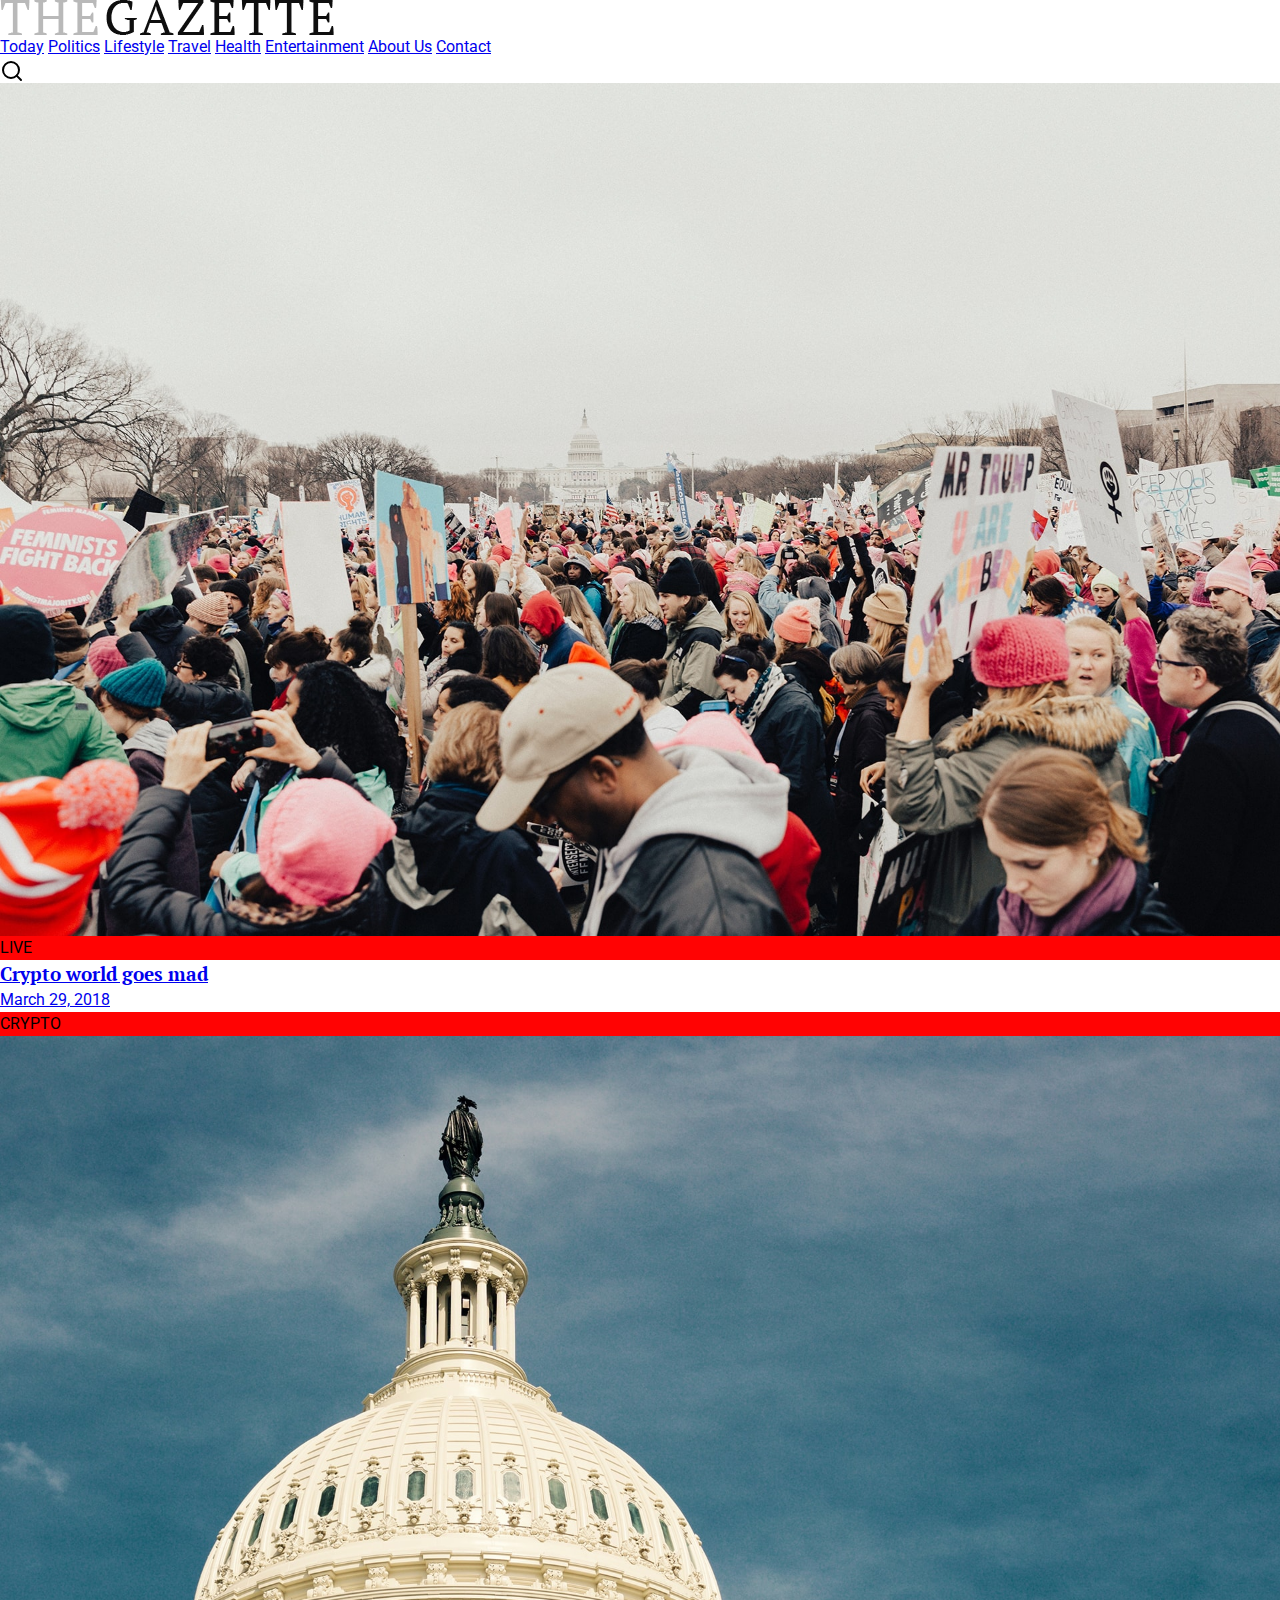
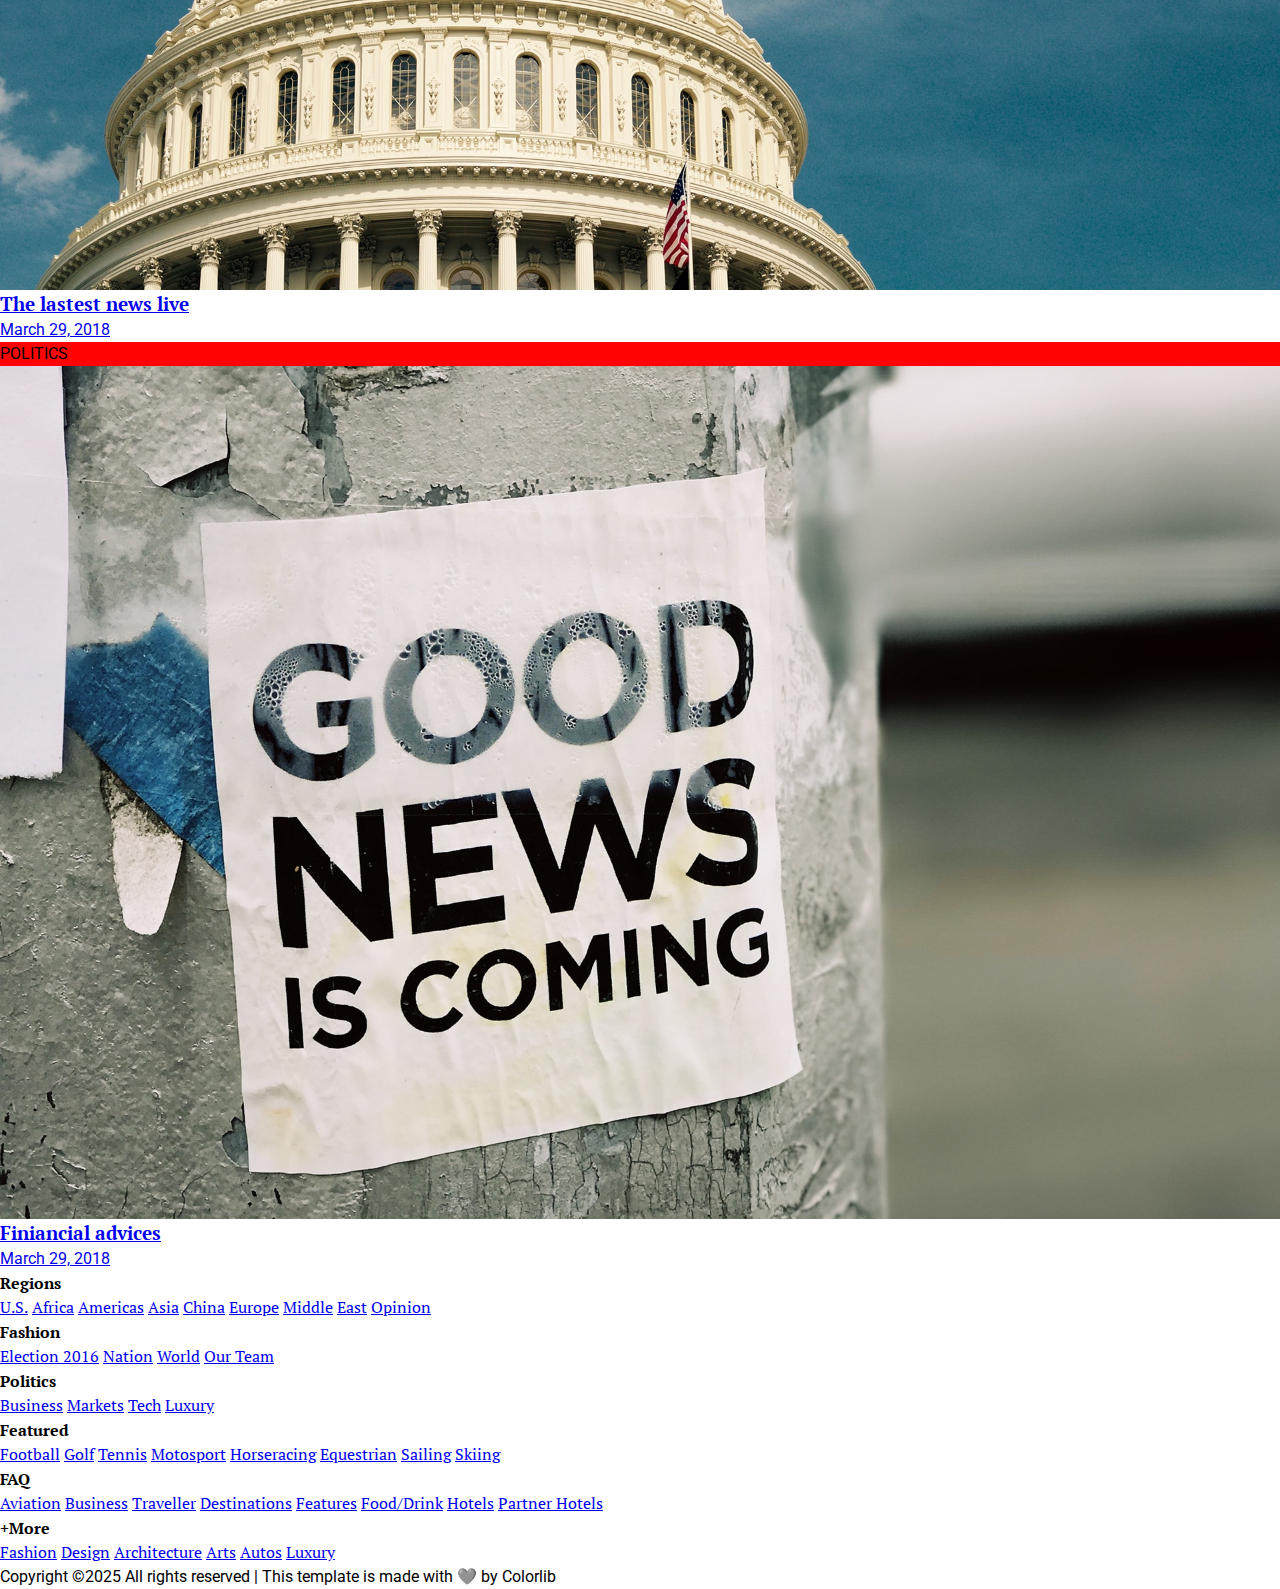
==== index.html @ da075495 "init" ====
<!DOCTYPE html>
<html lang="en">
<head>
    <meta charset="UTF-8">
    <meta name="viewport" content="width=device-width, initial-scale=1.0">
    <title>My Gazette</title>
    <link rel="stylesheet" href="styles/styles.min.css">
    <link rel="preconnect" href="https://fonts.googleapis.com">
<link rel="preconnect" href="https://fonts.gstatic.com" crossorigin>
<link href="https://fonts.googleapis.com/css2?family=Roboto:ital,wght@0,100..900;1,100..900&display=swap" rel="stylesheet">
<link href="https://fonts.googleapis.com/css2?family=PT+Serif:ital,wght@0,400;0,700;1,400;1,700&display=swap" rel="stylesheet">
</head>
<body>
    <header class="header">
        <div class="logo">
            <a href="index.html"><img src="img/core-img/logo.png" alt="The Gazette logo"></a>
        </div>
        <div class="wrapper-nav">
            <nav class="main-nav">
                <a href="index.html" class="link">Today</a>
                <a href="#" class="link">Politics</a>
                <a href="#" class="link">Lifestyle</a>
                <a href="#" class="link">Travel</a>
                <a href="#" class="link">Health</a>
                <a href="#" class="link">Entertainment</a>
                <a href="about-us" class="link">About Us</a>
                <a href="contact" class="link">Contact</a>
            </nav>
            <div class="search">
                <img src="img/core-img/search_icon.svg" alt="search">
            </div>
        </div>
    </header>
    <main>
        <div class="hero">
            <div class="hero-news">
                <img src="img/bg-img/1.jpg" alt="crowd" class="hero-img">
                <div class="tag">Live</div>
                <h3><a href="#">Crypto world goes mad</a></h3>
                <div class="date hero-date">
                    <a href="#">March 29, 2018</a>
                </div>
            </div>
            <div class="hero-news">
                <div class="tag">Crypto</div>
                <img src="img/bg-img/2.jpg" alt="capitol" class="hero-img">
                <h3><a href="#">The lastest news live</a></h3>
                <div class="date hero-date">
                    <a href="#">March 29, 2018</a>
                </div>
            </div>
            <div class="hero-news">
                <div class="tag">Politics</div>
                <img src="img/bg-img/3.jpg" alt="good news is coming" class="hero-img">
                <h3><a href="#">Finiancial advices</a></h3>
                <div class="date hero-date">
                    <a href="#">March 29, 2018</a>
                </div>
            </div>
        </div>
        <div class="main-content">
            
        </div>
    </main>
    <footer class="footer">
        <div class="footer-top">
            <div class="footer-section">
                <h4 class="footer-title">Regions</h4>
                <nav class="footer-nav">
                    <a href="#" class="footer-link">U.S.</a>
                    <a href="#" class="footer-link">Africa</a>
                    <a href="#" class="footer-link">Americas</a>
                    <a href="#" class="footer-link">Asia</a>
                    <a href="#" class="footer-link">China</a>
                    <a href="#" class="footer-link">Europe</a>
                    <a href="#" class="footer-link">Middle</a>
                    <a href="#" class="footer-link">East</a>
                    <a href="#" class="footer-link">Opinion</a>
                </nav>
            </div>
            <div class="footer-section">
                <h4 class="footer-title">Fashion</h4>
                <nav class="footer-nav">
                    <a href="#" class="footer-link">Election 2016</a>
                    <a href="#" class="footer-link">Nation</a>
                    <a href="#" class="footer-link">World</a>
                    <a href="#" class="footer-link">Our Team</a>
                </nav>
            </div>
            <div class="footer-section">
                <h4>Politics</h4>
                <nav class="footer-nav">
                    <a href="#" class="footer-link">Business</a>
                    <a href="#" class="footer-link">Markets</a>
                    <a href="#" class="footer-link">Tech</a>
                    <a href="#" class="footer-link">Luxury</a>
                </nav>
            </div>
            <div class="footer-section">
                <h4>Featured</h4>
                <nav class="footer-nav">
                    <a href="#" class="footer-link">Football</a>
                    <a href="#" class="footer-link">Golf</a>
                    <a href="#" class="footer-link">Tennis</a>
                    <a href="#" class="footer-link">Motosport</a>
                    <a href="#" class="footer-link">Horseracing</a>
                    <a href="#" class="footer-link">Equestrian</a>
                    <a href="#" class="footer-link">Sailing</a>
                    <a href="#" class="footer-link">Skiing</a>
                </nav>
            </div>
            <div class="footer-section">
                <h4 class="footer-title">FAQ</h4>
                <nav class="footer-nav">
                    <a href="#" class="footer-link">Aviation</a>
                    <a href="#" class="footer-link">Business</a>
                    <a href="#" class="footer-link">Traveller</a>
                    <a href="#" class="footer-link">Destinations</a>
                    <a href="#" class="footer-link">Features</a>
                    <a href="#" class="footer-link">Food/Drink</a>
                    <a href="#" class="footer-link">Hotels</a>
                    <a href="#" class="footer-link">Partner Hotels</a>
                </nav>
            </div>
            <div class="footer-section">
                <h4 class="footer-title">+More</h4>
                <nav class="footer-nav">
                    <a href="#" class="footer-link">Fashion</a>
                    <a href="#" class="footer-link">Design</a>
                    <a href="#" class="footer-link">Architecture</a>
                    <a href="#" class="footer-link">Arts</a>
                    <a href="#" class="footer-link">Autos</a>
                    <a href="#" class="footer-link">Luxury</a>
                </nav>
            </div>
        </div>
        <div class="footer-bottom">
            <p>Copyright ©2025 All rights reserved | This template is made with 🩶 by Colorlib</p>
        </div>
    </footer>
</body>
</html>
---- styles/styles.min.css ----
*,*::before,*::after{box-sizing:border-box}*{margin:0}@media(prefers-reduced-motion: no-preference){html{interpolate-size:allow-keywords}}body{line-height:1.5;-webkit-font-smoothing:antialiased}img,picture,video,canvas,svg{display:block;max-width:100%}input,button,textarea,select{font:inherit}p,h1,h2,h3,h4,h5,h6{overflow-wrap:break-word}p{text-wrap:pretty}h1,h2,h3,h4,h5,h6{text-wrap:balance}#root,#__next{isolation:isolate}html{font-family:"Roboto",sans-serif}h2,h3,h4{font-family:"PT Serif",serif}.tag{background-color:#ff0303;text-transform:uppercase}.footer-nav a{font-family:"PT Serif",serif}/*# sourceMappingURL=styles.min.css.map */
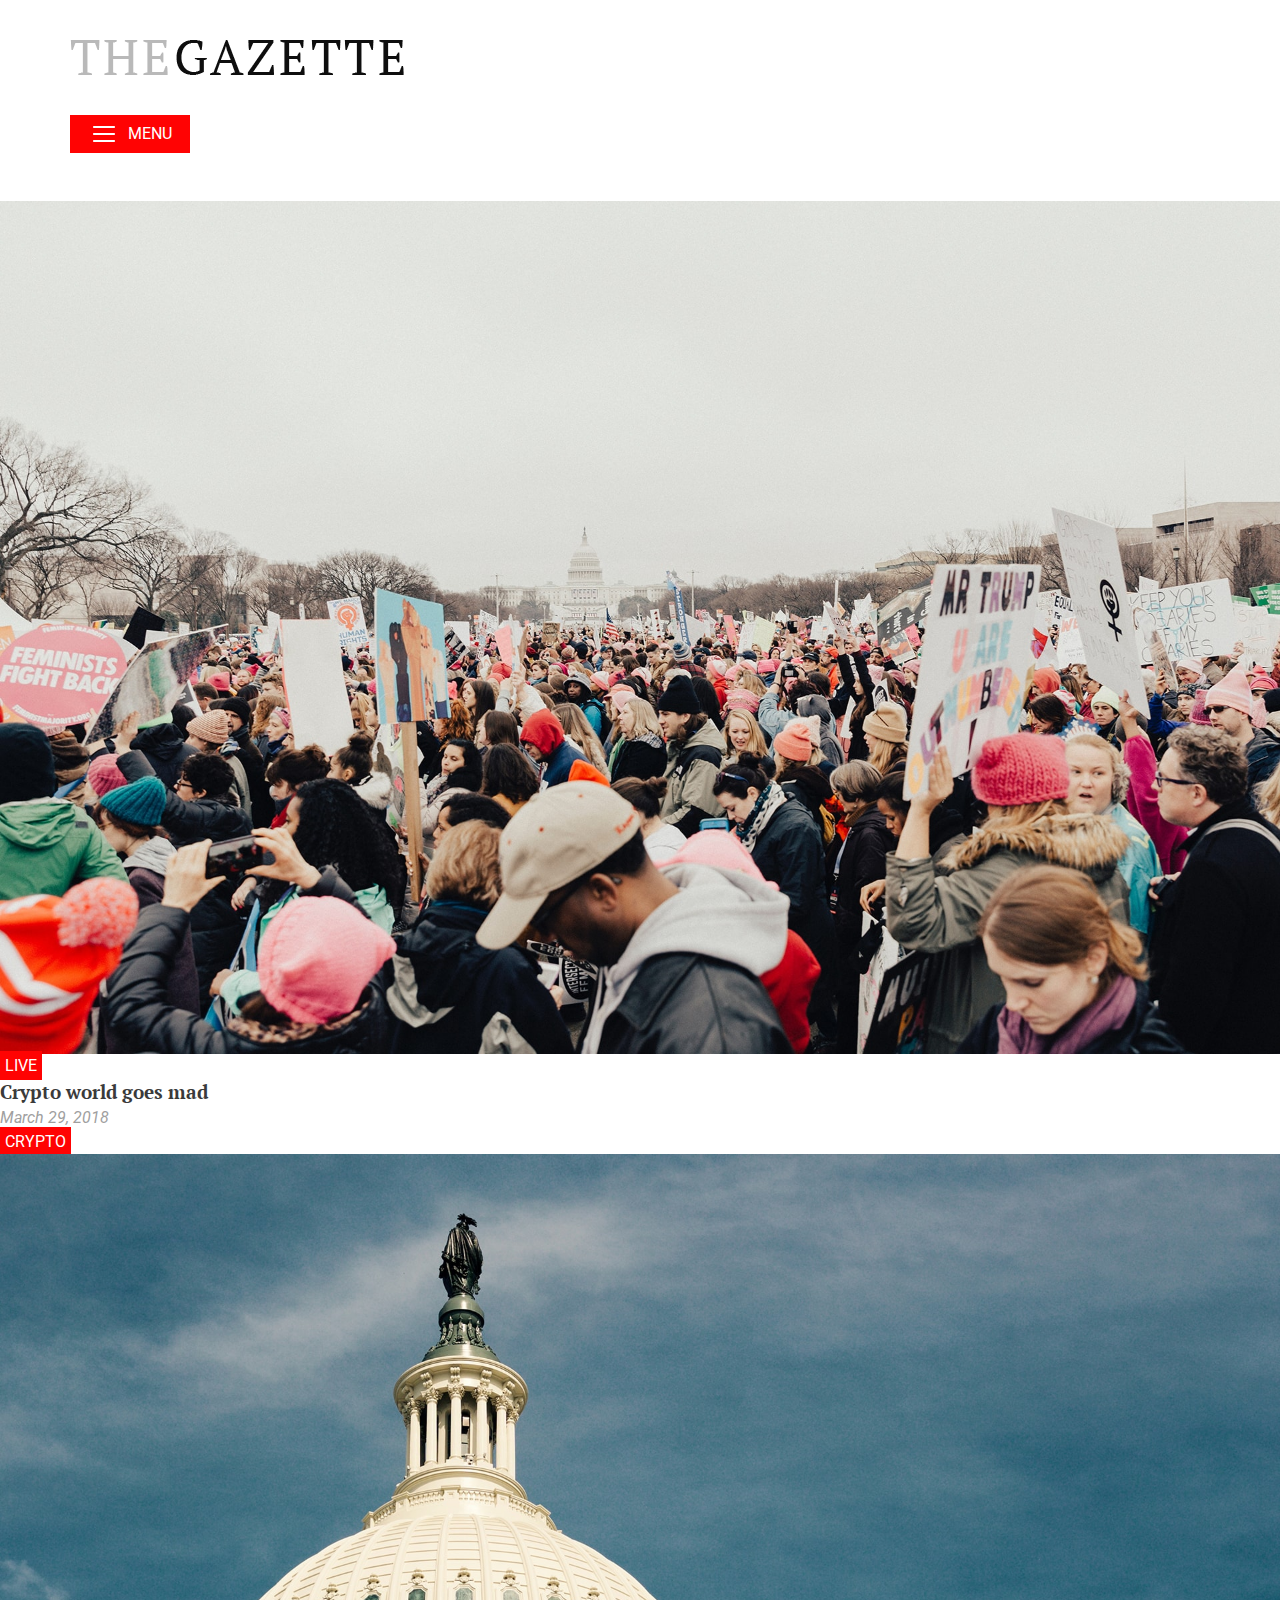
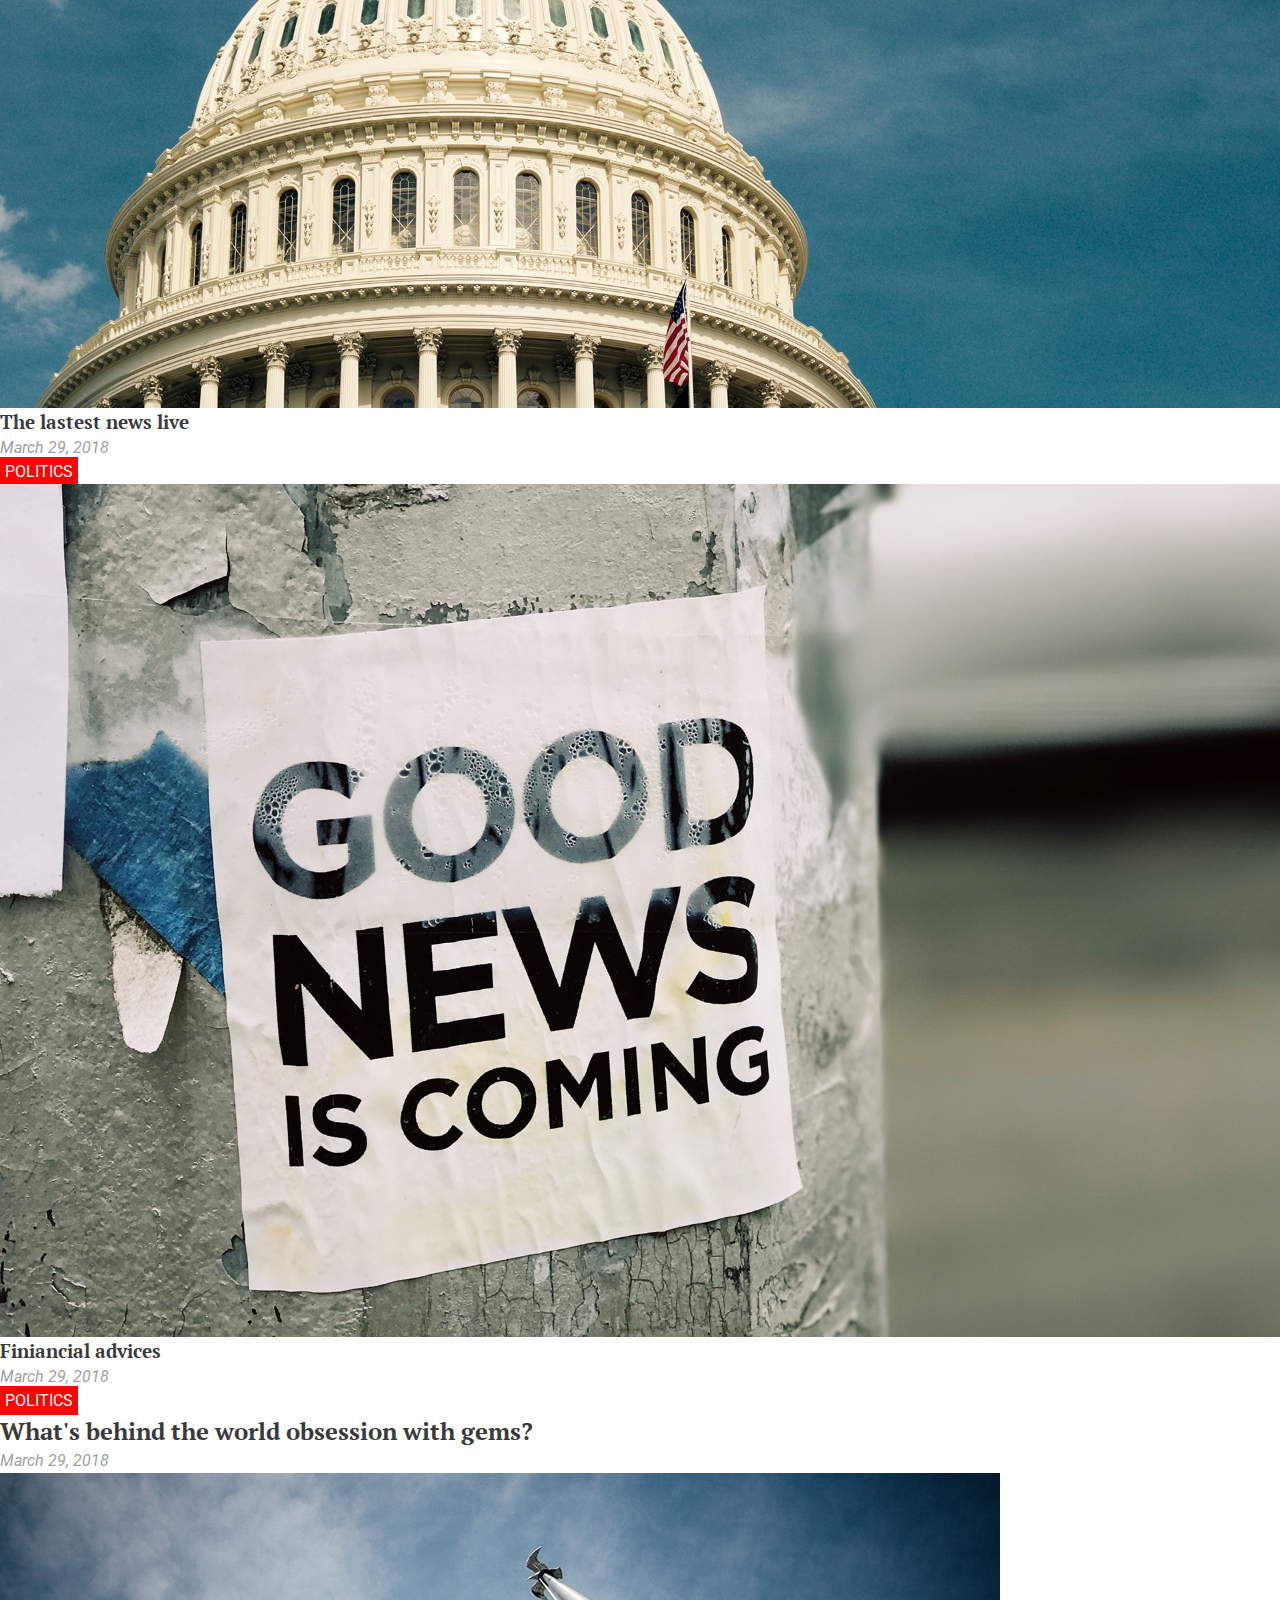
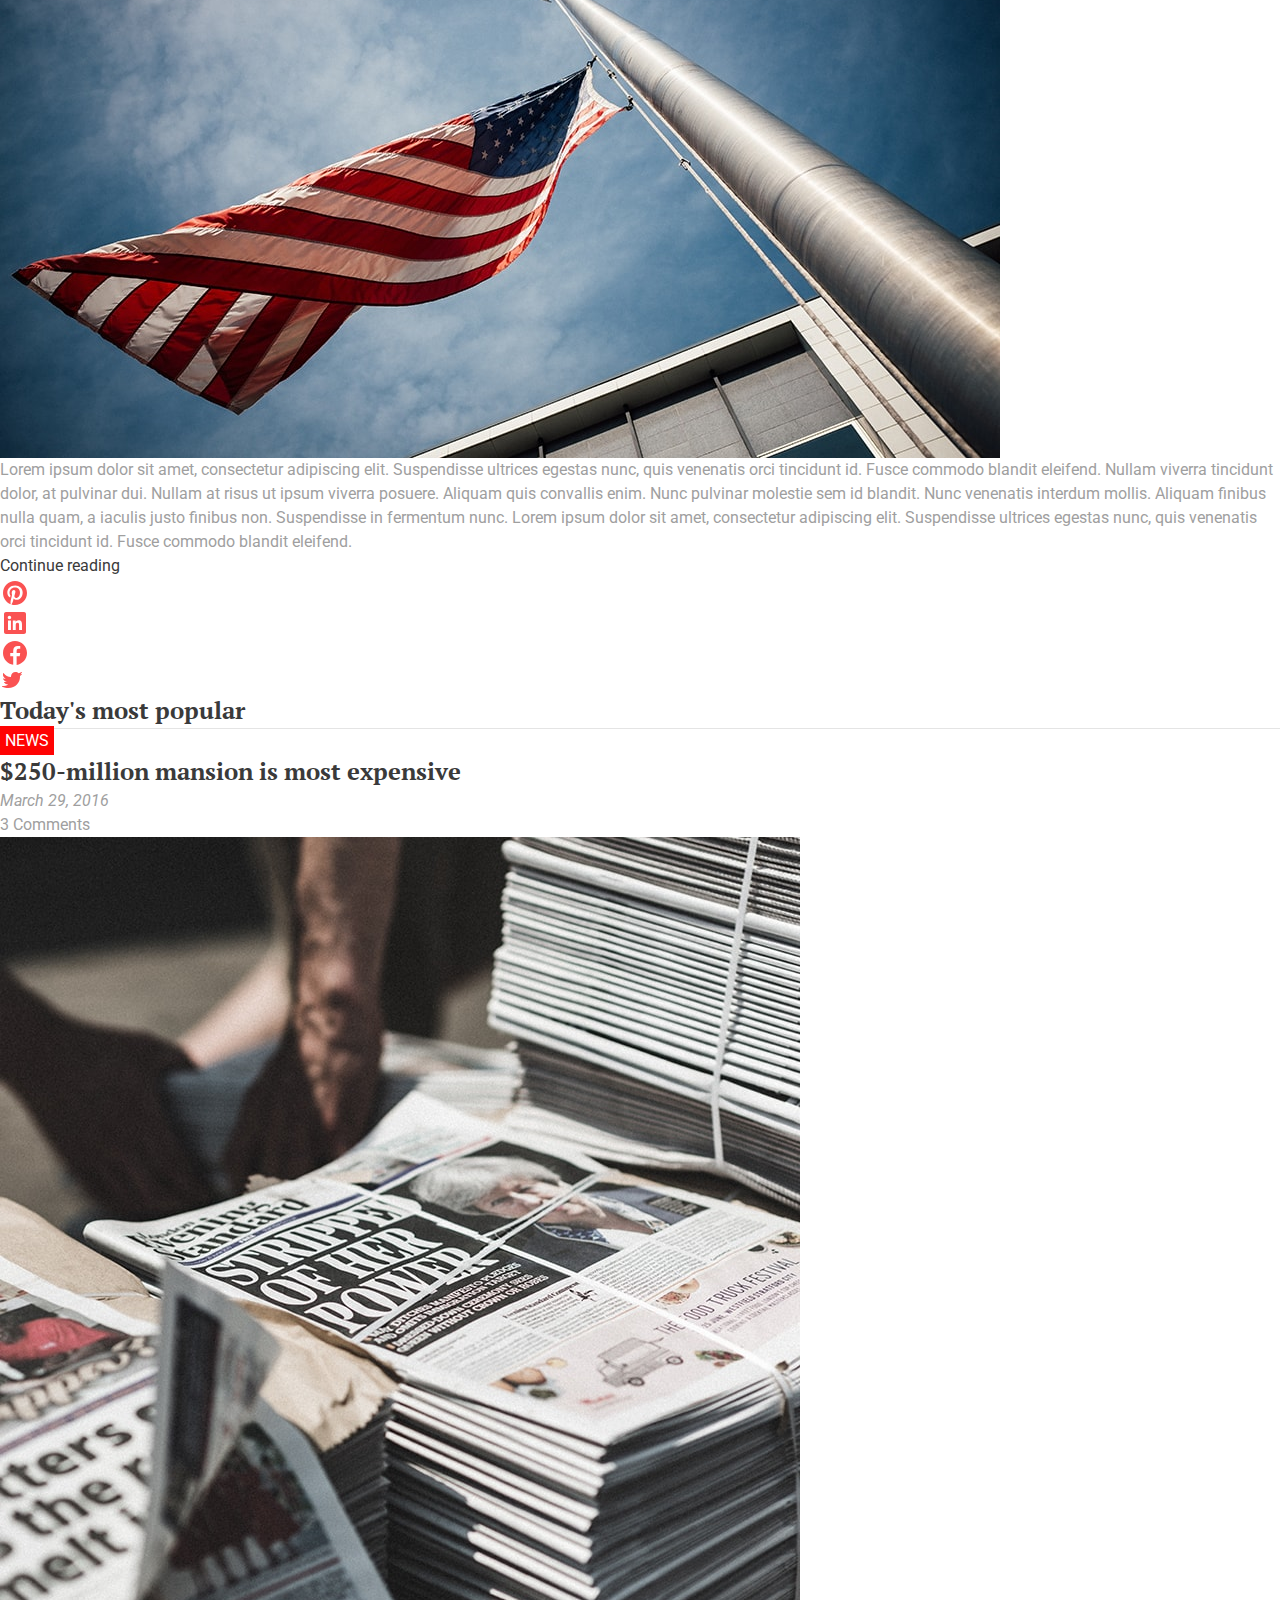
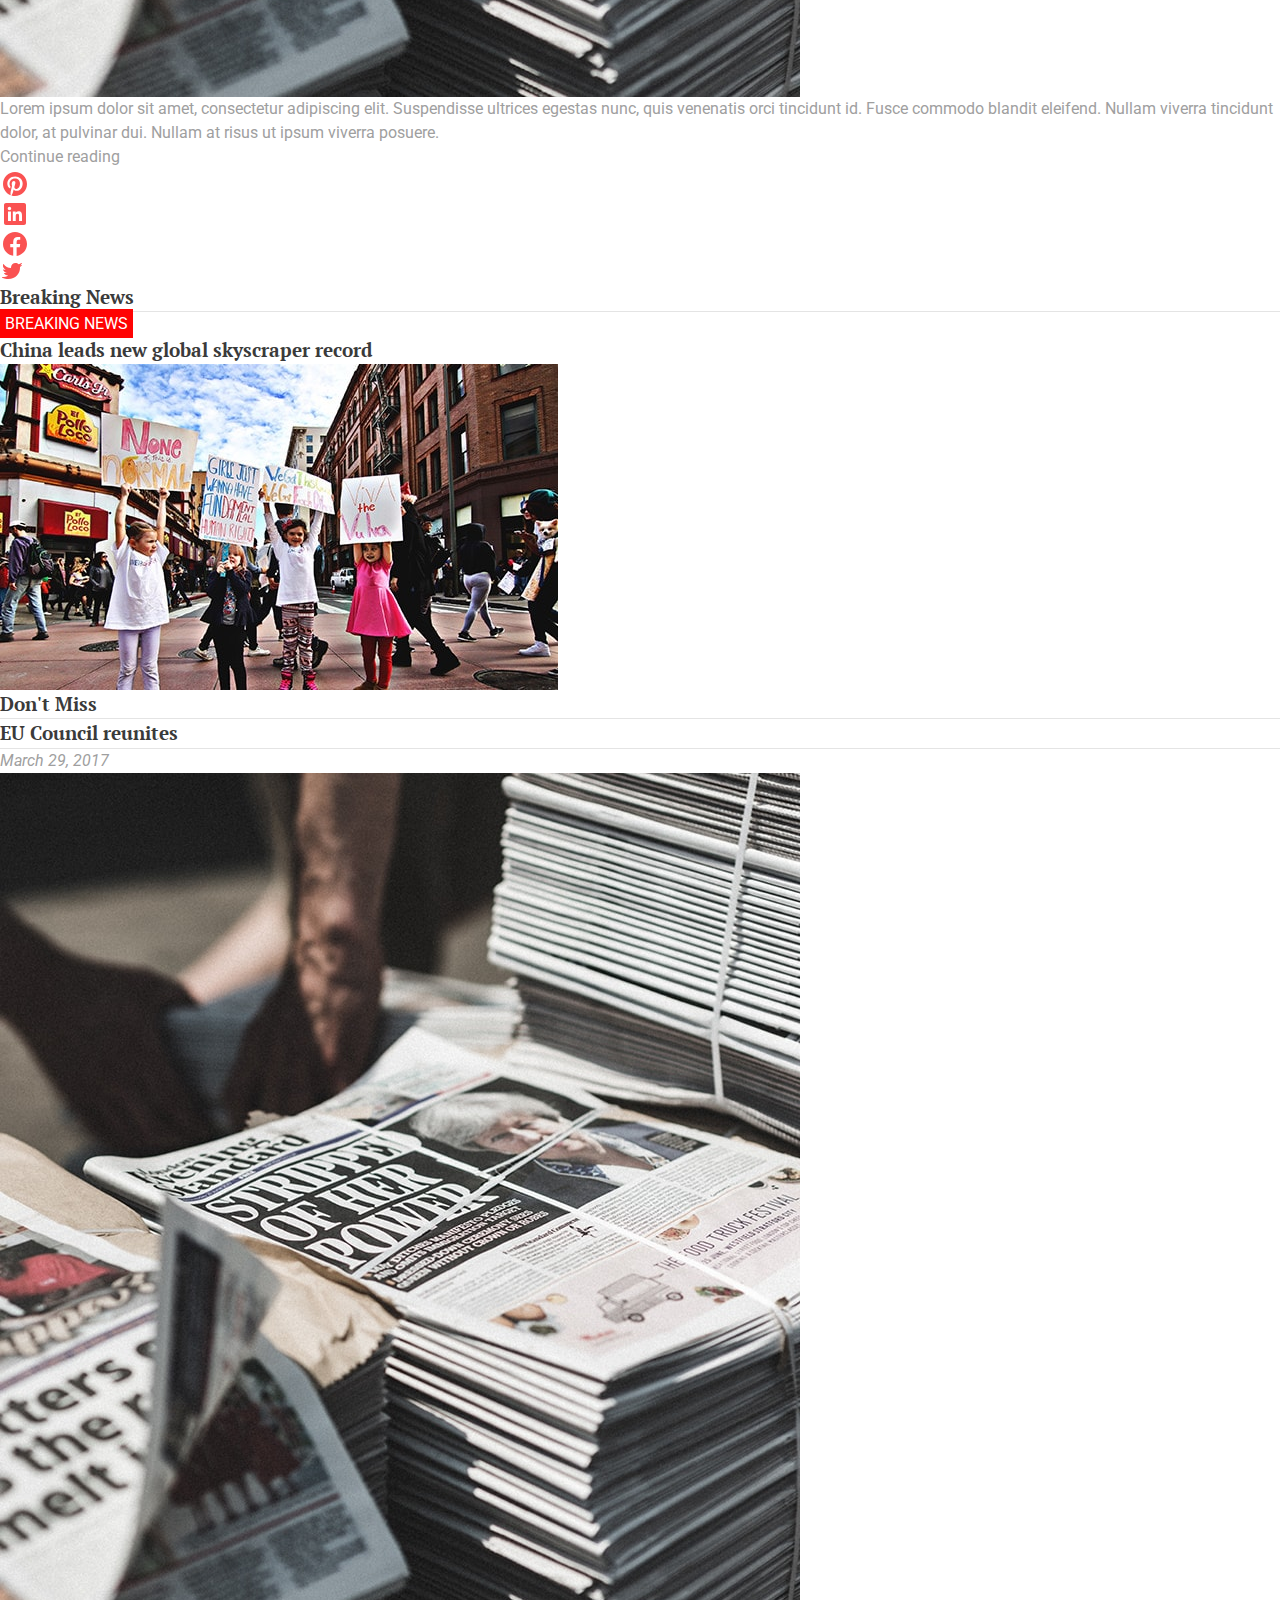
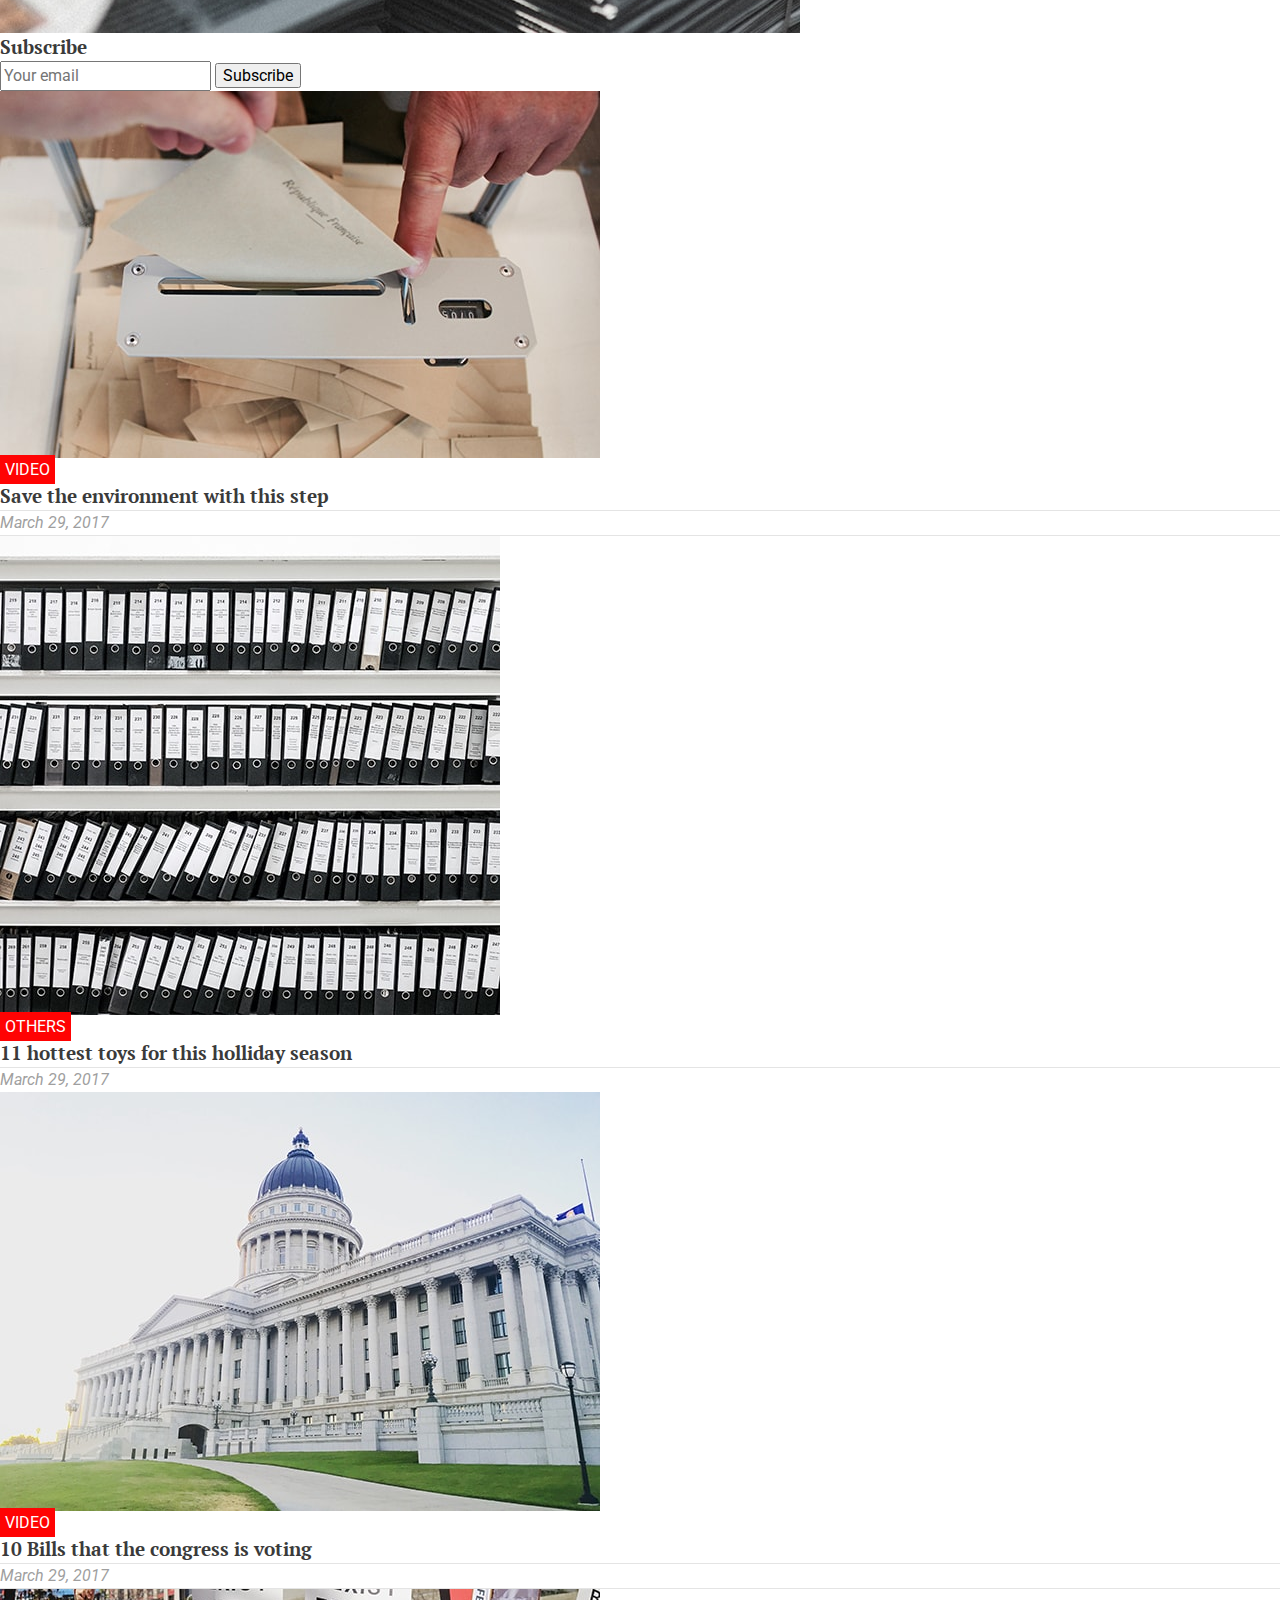
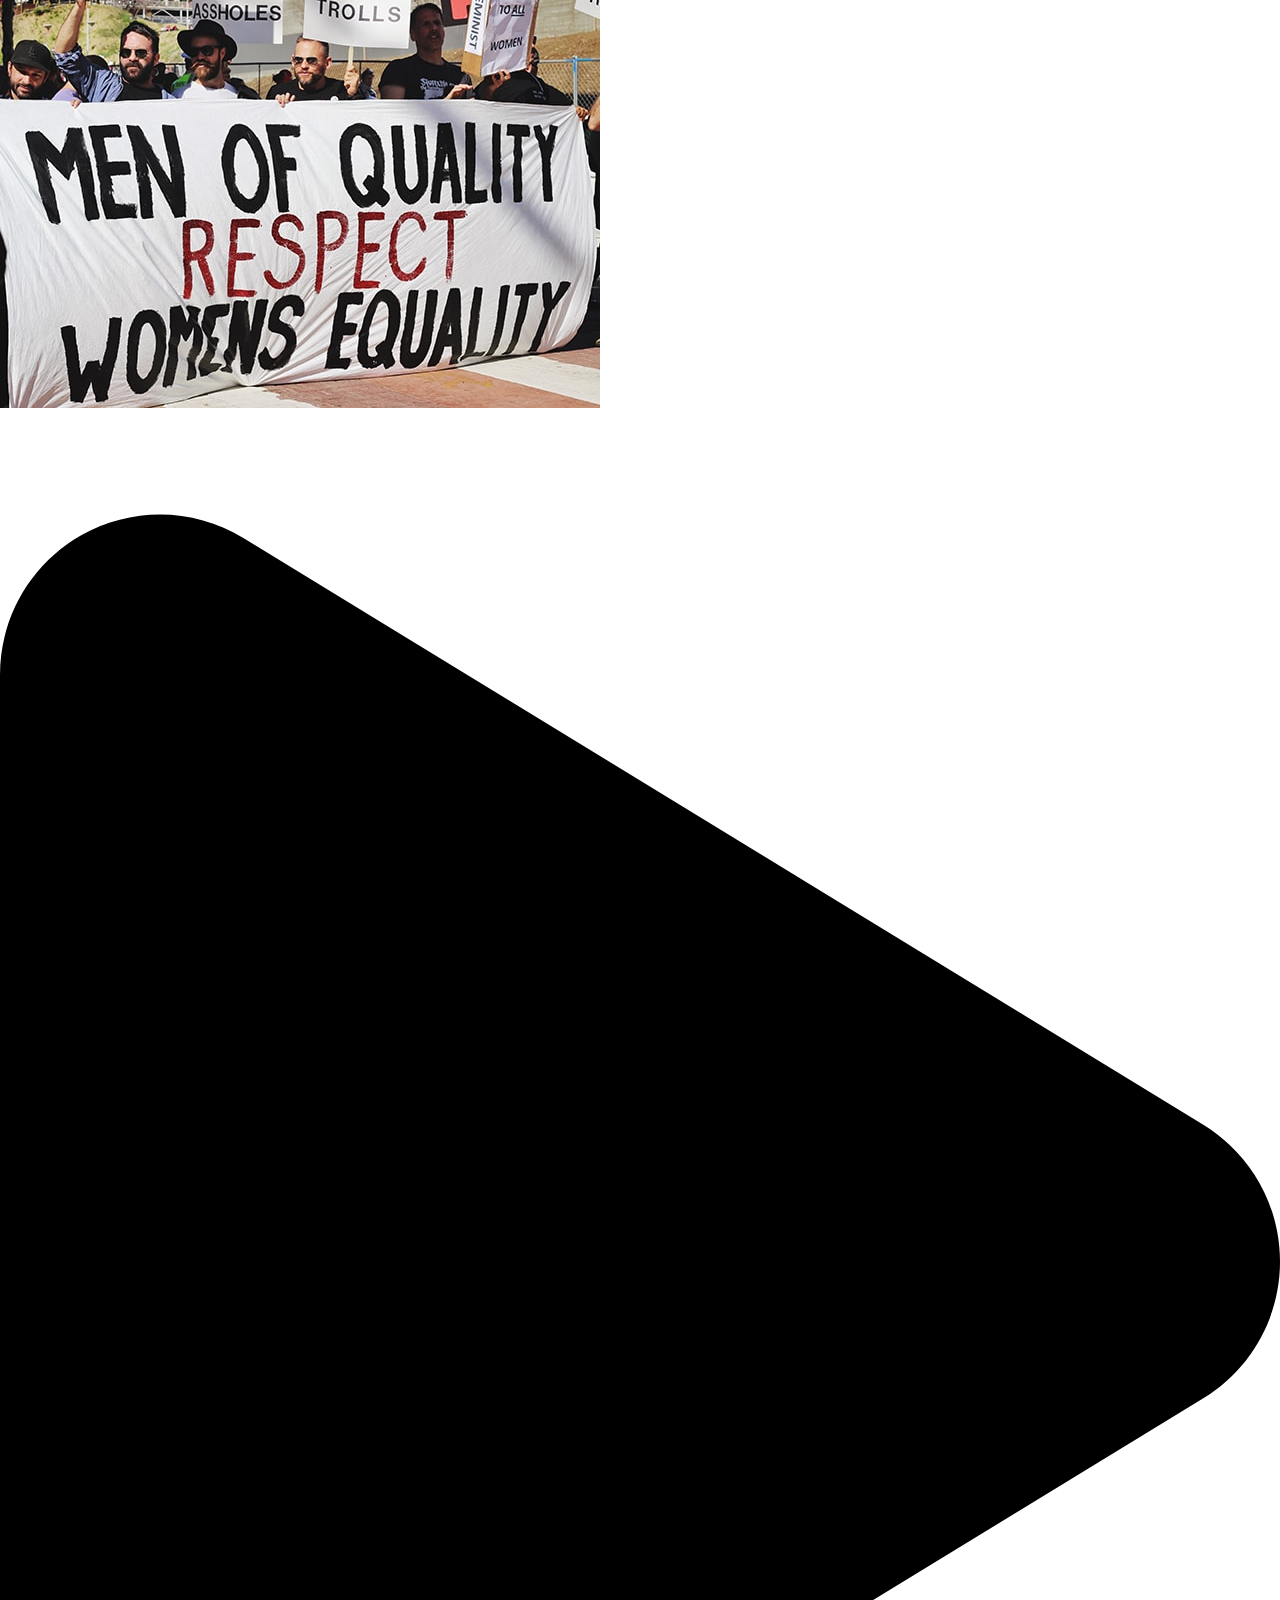
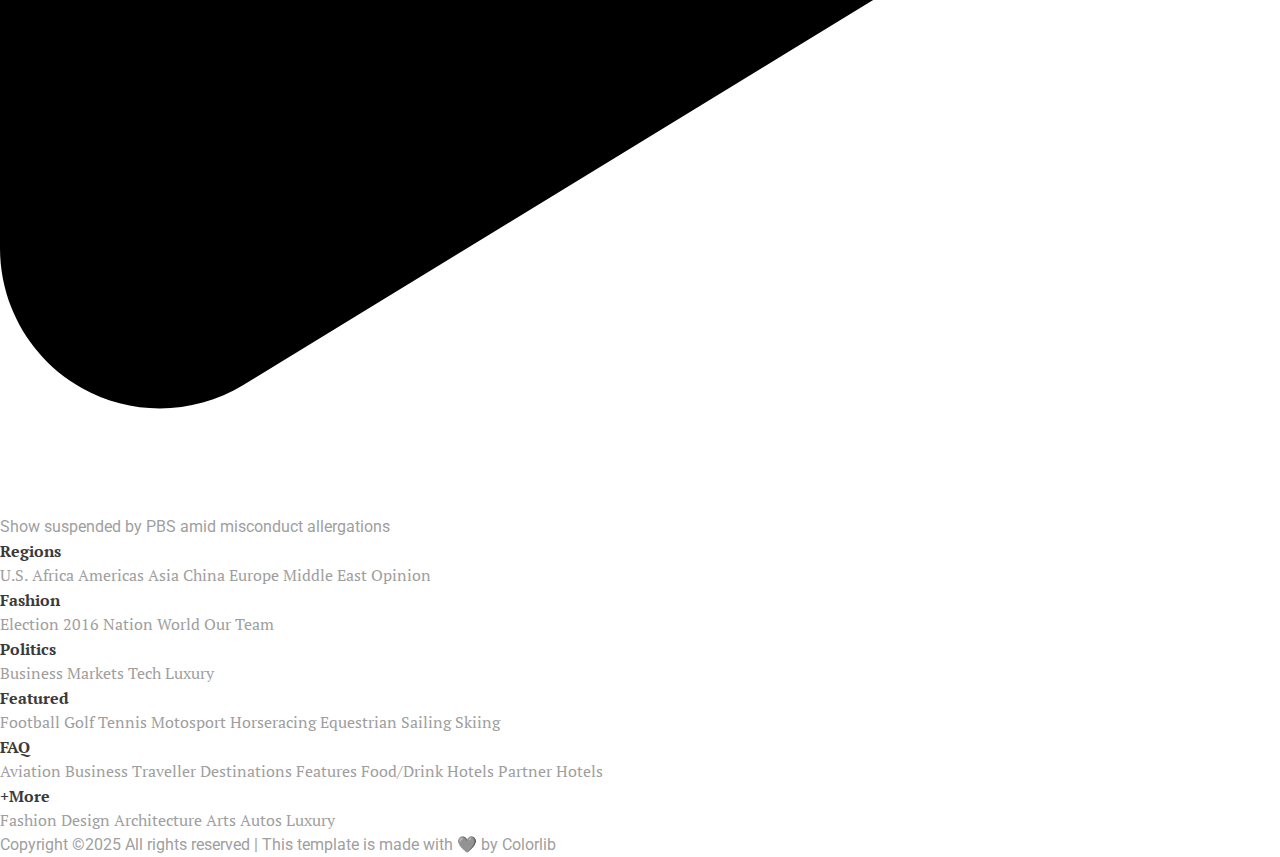
==== commit 02e281dc: "Commit de midi" ====
--- a/index.html
+++ b/index.html
@@ -5,6 +5,7 @@
     <meta name="viewport" content="width=device-width, initial-scale=1.0">
     <title>My Gazette</title>
     <link rel="stylesheet" href="styles/styles.min.css">
+    <link rel="icon" type="image/x-icon" href="/img/core-img/favicon.ico">
     <link rel="preconnect" href="https://fonts.googleapis.com">
 <link rel="preconnect" href="https://fonts.gstatic.com" crossorigin>
 <link href="https://fonts.googleapis.com/css2?family=Roboto:ital,wght@0,100..900;1,100..900&display=swap" rel="stylesheet">
@@ -15,19 +16,25 @@
         <div class="logo">
             <a href="index.html"><img src="img/core-img/logo.png" alt="The Gazette logo"></a>
         </div>
-        <div class="wrapper-nav">
-            <nav class="main-nav">
-                <a href="index.html" class="link">Today</a>
-                <a href="#" class="link">Politics</a>
-                <a href="#" class="link">Lifestyle</a>
-                <a href="#" class="link">Travel</a>
-                <a href="#" class="link">Health</a>
-                <a href="#" class="link">Entertainment</a>
-                <a href="about-us" class="link">About Us</a>
-                <a href="contact" class="link">Contact</a>
-            </nav>
-            <div class="search">
-                <img src="img/core-img/search_icon.svg" alt="search">
+        <div class="header-bottom">
+                
+            <div class="wrapper-nav">
+                <div class="burger-menu">
+                    <a href="#"><img src="img/core-img/burger-menu.svg" alt=""  class="burger">Menu</a>
+                </div>
+                <nav class="main-nav">
+                    <a href="index.html" class="link visiting">Today</a>
+                    <a href="#" class="link">Politics</a>
+                    <a href="#" class="link">Lifestyle</a>
+                    <a href="#" class="link">Travel</a>
+                    <a href="#" class="link">Health</a>
+                    <a href="#" class="link">Entertainment</a>
+                    <a href="about-us.html" class="link">About Us</a>
+                    <a href="contact.html" class="link">Contact</a>
+                </nav>
+                <div class="search">
+                    <img src="img/core-img/icon-search.svg" alt="search">
+                </div>
             </div>
         </div>
     </header>
@@ -35,14 +42,14 @@
         <div class="hero">
             <div class="hero-news">
                 <img src="img/bg-img/1.jpg" alt="crowd" class="hero-img">
-                <div class="tag">Live</div>
+                <div class="tag"><a href="#">Live</a></div>
                 <h3><a href="#">Crypto world goes mad</a></h3>
                 <div class="date hero-date">
                     <a href="#">March 29, 2018</a>
                 </div>
             </div>
             <div class="hero-news">
-                <div class="tag">Crypto</div>
+                <div class="tag"><a href="#">Crypto</a></div>
                 <img src="img/bg-img/2.jpg" alt="capitol" class="hero-img">
                 <h3><a href="#">The lastest news live</a></h3>
                 <div class="date hero-date">
@@ -50,7 +57,7 @@
                 </div>
             </div>
             <div class="hero-news">
-                <div class="tag">Politics</div>
+                <div class="tag"><a href="#">Politics</a></div>
                 <img src="img/bg-img/3.jpg" alt="good news is coming" class="hero-img">
                 <h3><a href="#">Finiancial advices</a></h3>
                 <div class="date hero-date">
@@ -59,7 +66,106 @@
             </div>
         </div>
         <div class="main-content">
-            
+            <section class="main-section-top">
+                <div class="main-section-front">
+                    <article class="article article-vert article-front">
+                        <div class="tag"><a href="#">Politics</a></div>
+                        <h2 class="title article-title">What's behind the world obsession with gems?</h2>
+                        <div class="date">March 29, 2018</div>
+                        <img src="img/blog-img/1.jpg" alt="" class="article-img">
+                        <div class="article-txt">Lorem ipsum dolor sit amet, consectetur adipiscing elit. Suspendisse ultrices egestas nunc, quis venenatis orci tincidunt id. Fusce commodo blandit eleifend. Nullam viverra tincidunt dolor, at pulvinar dui. Nullam at risus ut ipsum viverra posuere. Aliquam quis convallis enim. Nunc pulvinar molestie sem id blandit. Nunc venenatis interdum mollis. Aliquam finibus nulla quam, a iaculis justo finibus non. Suspendisse in fermentum nunc. Lorem ipsum dolor sit amet, consectetur adipiscing elit. Suspendisse ultrices egestas nunc, quis venenatis orci tincidunt id. Fusce commodo blandit eleifend.</div>
+                        <div class="article-bottom">
+                            <a href="#" class="btn btn-ghost">Continue reading</a>
+                            <div class="socials">
+                                <a href="#"><img src="img/core-img/logo-pinterest.svg" alt="Pinterest" class="socials-img"></a>
+                                <a href="#"><img src="img/core-img/logo-linkedin.svg" alt="LinkedIn" class="socials-img"></a>
+                                <a href="#"><img src="img/core-img/logo-facebook.svg" alt="Facebook" class="socials-img"></a>
+                                <a href="#"><img src="img/core-img/logo-twitter-bird.svg" alt="Twitter" class="socials-img"></a>
+                            </div>
+                        </div>
+                    </article>
+                </div>
+                <div class="main-section-popular">
+                    <h2 class="title underlined">Today's most popular</h2>
+                    <article class="article article-popular article-horiz">
+                        <div class="tag"><a href="#">News</a></div>
+                        <h2 class="title article-title"><a href="#">$250-million mansion is most expensive</a></h2>
+                        <div class="date">March 29, 2016</div>
+                        <div class="comments">3 Comments</div>
+                        <img src="img/blog-img/2.jpg" alt="" class="article-img">
+                        <div class="article-txt">Lorem ipsum dolor sit amet, consectetur adipiscing elit. Suspendisse ultrices egestas nunc, quis venenatis orci tincidunt id. Fusce commodo blandit eleifend. Nullam viverra tincidunt dolor, at pulvinar dui. Nullam at risus ut ipsum viverra posuere.</div>
+                        <div class="article-bottom">
+                            <div class="btn btn__ghost">Continue reading</div>
+                            <div class="socials">
+                                <img src="img/core-img/logo-pinterest.svg" alt="Pinterest" class="socials-img">
+                                <img src="img/core-img/logo-linkedin.svg" alt="LinkedIn" class="socials-img">
+                                <img src="img/core-img/logo-facebook.svg" alt="Facebook" class="socials-img">
+                                <img src="img/core-img/logo-twitter-bird.svg" alt="Twitter" class="socials-img">
+                            </div>
+                        </div>
+                    </article>
+                </div>
+                <div class="main-section-widget">
+                    <div class="breaking">
+                        <h3 class="title breaking-title underlined">Breaking News</h3>
+                        <div class="breaking-news">
+                            <div class="tag tag__smaller"><a href="#">Breaking News</a></div>
+                            <h3 class="breaking-title">China leads new global skyscraper record</h3>
+                            <div class="breaking-img"><img src="img/blog-img/22.jpg" alt=""></div>
+                        </div>
+                    </div>
+                    <div class="dontmiss">
+                        <h3 class="title underlined">Don't Miss</h3>
+                        <article class="article article-horiz article-dontmiss">
+                            <h3 class="title article-title underlined"><a href="#">EU Council reunites</a></h3>
+                            <div class="date">March 29, 2017</div>
+                            <img src="img/blog-img/2.jpg" alt="" class="article-img">
+                        </article>
+                    </div>
+                    <div class="subscribe">
+                        <h3 class="title subscribe">Subscribe</h3>
+                        <form action="">
+                            <input type="text" placeholder="Your email">
+                            <input type="button" value="Subscribe">
+                        </form>
+                    </div>
+                </div>
+            </section>
+            <section class="main-section-bottom">
+                <div class="news-grid">
+                    <div class="news-grid-side">
+                        <img src="img/blog-img/12.jpg" alt="">
+                        <div class="tag"><a href="#">Video</a></div>
+                        <article class="article article-horiz article-dontmiss">
+                            <h3 class="title article-title underlined"><a href="#">Save the environment with this step</a></h3>
+                            <div class="date underlined">March 29, 2017</div>
+                        </article>
+                    </div>
+                    <div class="news-grid-middle">
+                        <img src="img/blog-img/14.jpg" alt="">
+                        <div class="tag"><a href="#">Others</a></div>
+                        <article class="article article-horiz article-dontmiss">
+                            <h3 class="title article-title underlined"><a href="#">11 hottest toys for this holliday season</a></h3>
+                            <div class="date">March 29, 2017</div>
+                        </article>
+                    </div>
+                    <div class="news-grid-side">
+                        <img src="img/blog-img/9.jpg" alt="">
+                        <div class="tag"><a href="#">Video</a></div>
+                        <article class="article article-horiz article-dontmiss">
+                            <h3 class="title article-title underlined"><a href="#">10 Bills that the congress is voting</a></h3>
+                            <div class="date underlined">March 29, 2017</div>
+                        </article>
+                    </div>
+                </div>
+            </section>
+            <section class="gallery">
+                <div class="gallery-vid">
+                    <img src="img/blog-img/4.jpg" alt="Men holding a banner saying \'Men of quality repect women equality\'">
+                    <img src="img/core-img/icone-play-solid.svg" alt="" class="play">
+                    <p>Show suspended by PBS amid misconduct allergations</p>
+                </div>
+            </section>
         </div>
     </main>
     <footer class="footer">
--- a/styles/styles.min.css
+++ b/styles/styles.min.css
@@ -1 +1 @@
-*,*::before,*::after{box-sizing:border-box}*{margin:0}@media(prefers-reduced-motion: no-preference){html{interpolate-size:allow-keywords}}body{line-height:1.5;-webkit-font-smoothing:antialiased}img,picture,video,canvas,svg{display:block;max-width:100%}input,button,textarea,select{font:inherit}p,h1,h2,h3,h4,h5,h6{overflow-wrap:break-word}p{text-wrap:pretty}h1,h2,h3,h4,h5,h6{text-wrap:balance}#root,#__next{isolation:isolate}html{font-family:"Roboto",sans-serif}h2,h3,h4{font-family:"PT Serif",serif}.tag{background-color:#ff0303;text-transform:uppercase}.footer-nav a{font-family:"PT Serif",serif}/*# sourceMappingURL=styles.min.css.map */+*,*::before,*::after{box-sizing:border-box}*{margin:0}@media(prefers-reduced-motion: no-preference){html{interpolate-size:allow-keywords}}body{line-height:1.5;-webkit-font-smoothing:antialiased}img,picture,video,canvas,svg{display:block;max-width:100%}input,button,textarea,select{font:inherit}p,h1,h2,h3,h4,h5,h6{overflow-wrap:break-word}p{text-wrap:pretty}h1,h2,h3,h4,h5,h6{text-wrap:balance}#root,#__next{isolation:isolate}html{font-family:"Roboto",sans-serif;color:#9f9f9f}h1,h2,h3,h4{font-family:"PT Serif",serif;color:#3a3a3a}a{text-decoration:none;color:#3a3a3a}.s-serif{font-family:"PT Serif",serif}.link{transition:.3s all linear}.link:hover{color:#ff0303}.underlined{border-bottom:1px solid #e4e4e4}.visiting{color:#ff0303}.date{font-style:italic}.date a{color:#9f9f9f}.tag a{background-color:#ff0303;text-transform:uppercase;padding:5px;color:#fff}header{display:flex;flex-direction:column}.logo,.wrapper-nav{width:1140px;margin:auto}.logo{padding:40px 0px}.main-nav,.search{visibility:hidden}.burger-menu{width:120px;background-color:#ff0303;text-transform:uppercase;padding:5px 20px}.burger-menu a{display:flex;flex-direction:row;align-items:center;color:#fff}.burger-menu img{filter:invert(100%) sepia(9%) saturate(7465%) hue-rotate(203deg) brightness(104%) contrast(115%);margin-right:10px}.footer-link{color:#9f9f9f;transition:.3s all linear;font-family:"PT Serif",serif}.footer-link:hover{margin-left:5px}/*# sourceMappingURL=styles.min.css.map */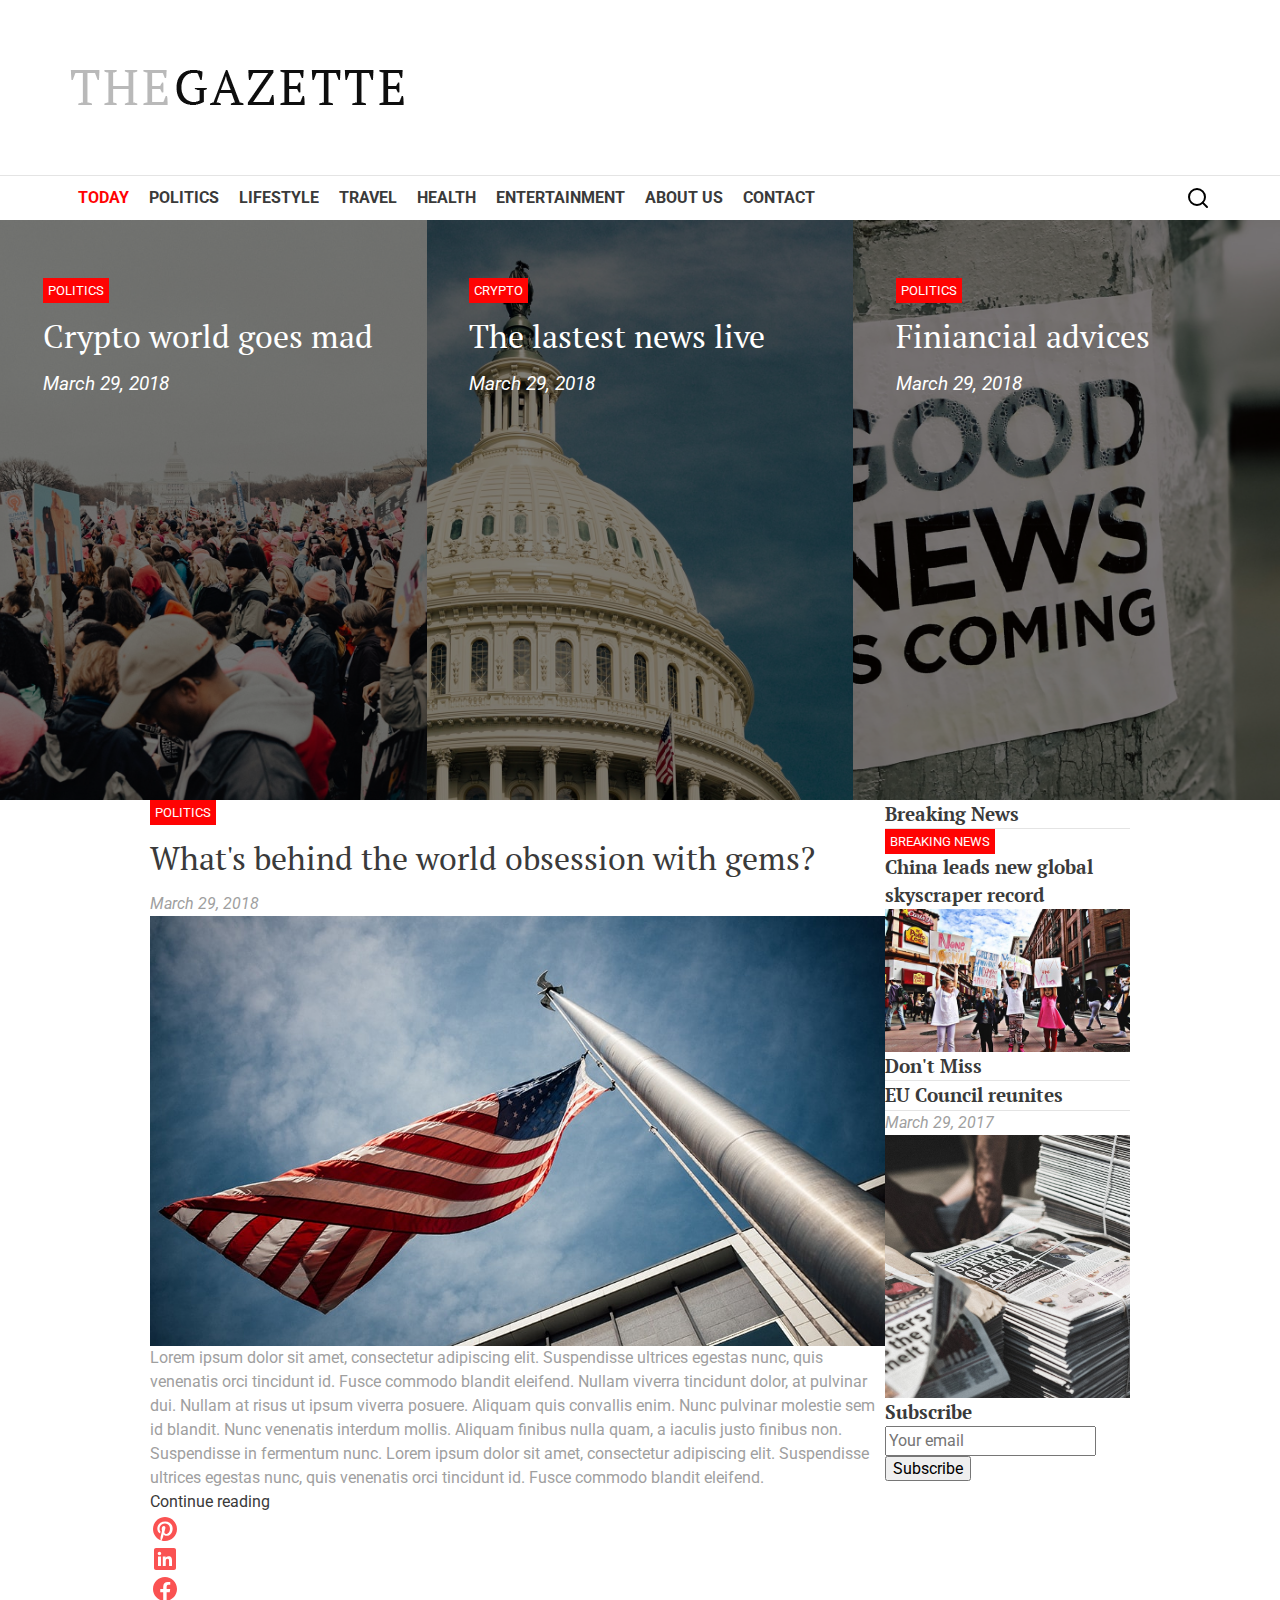
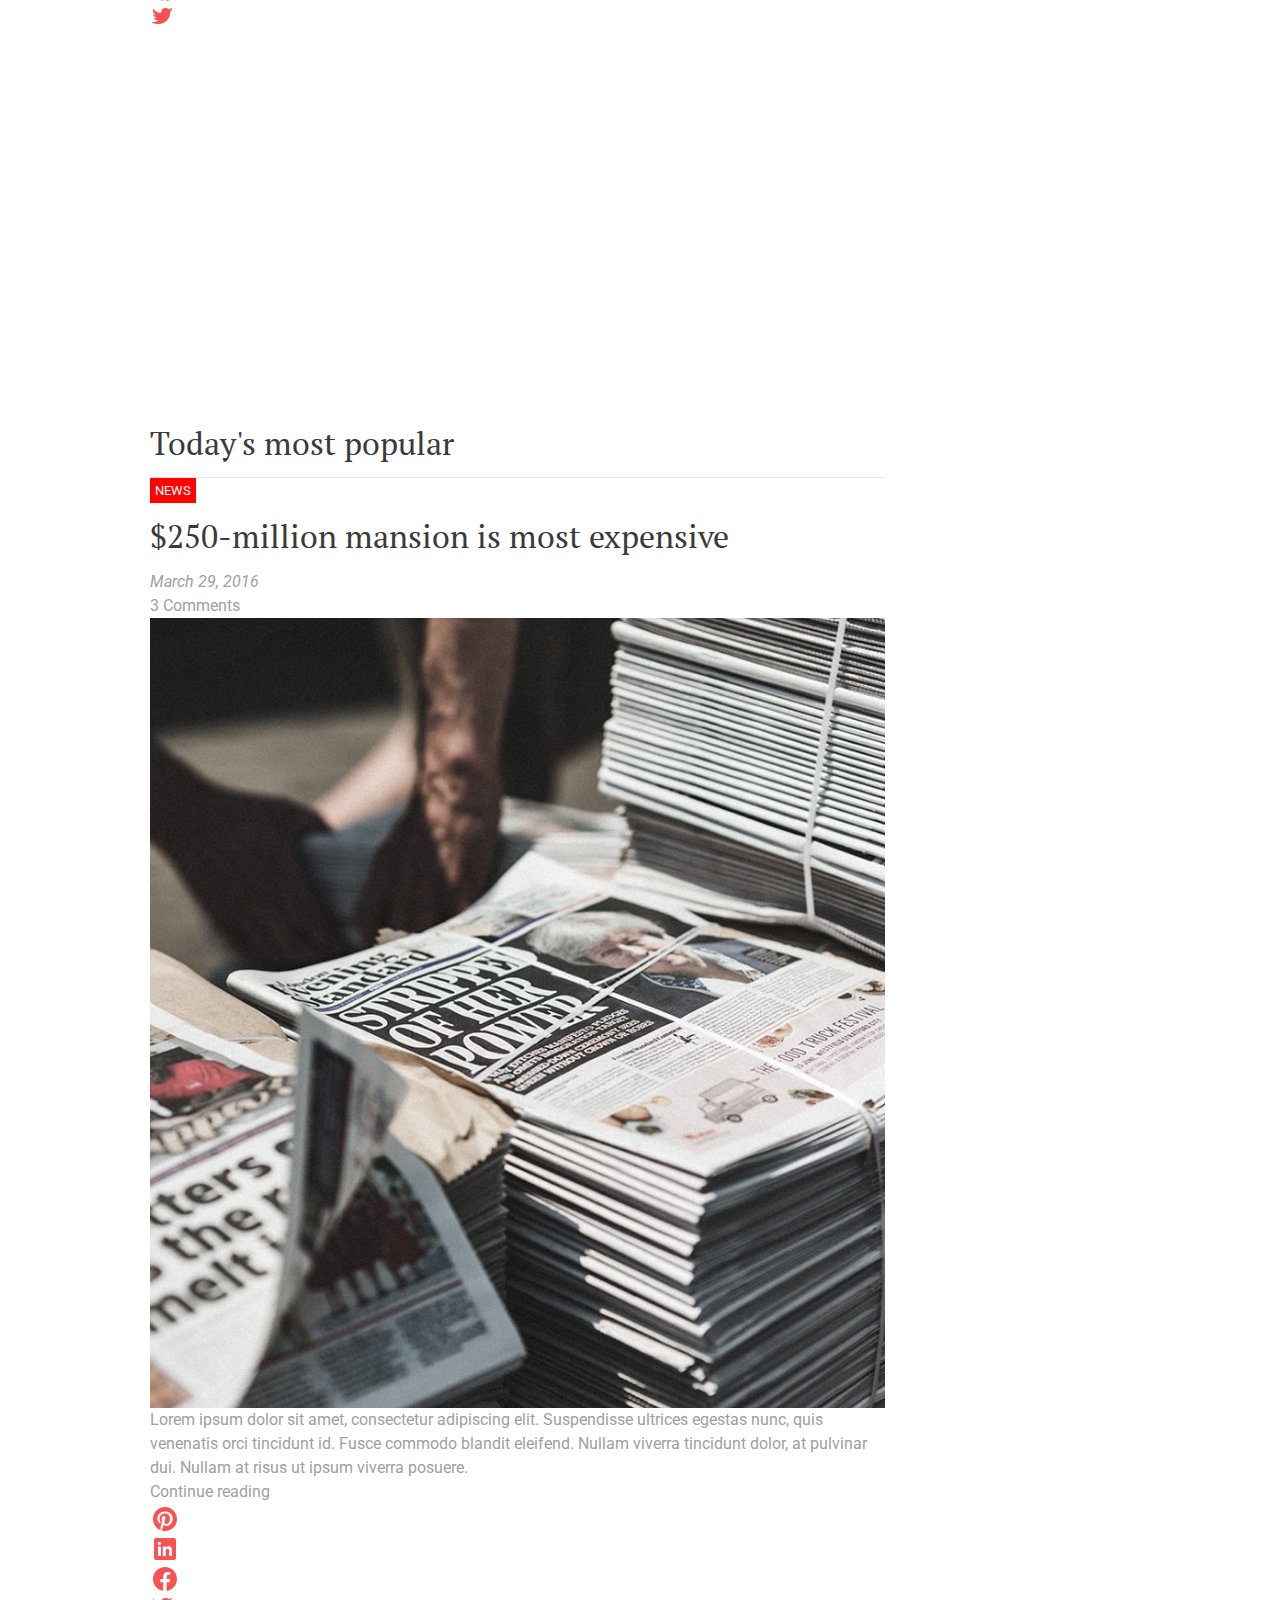
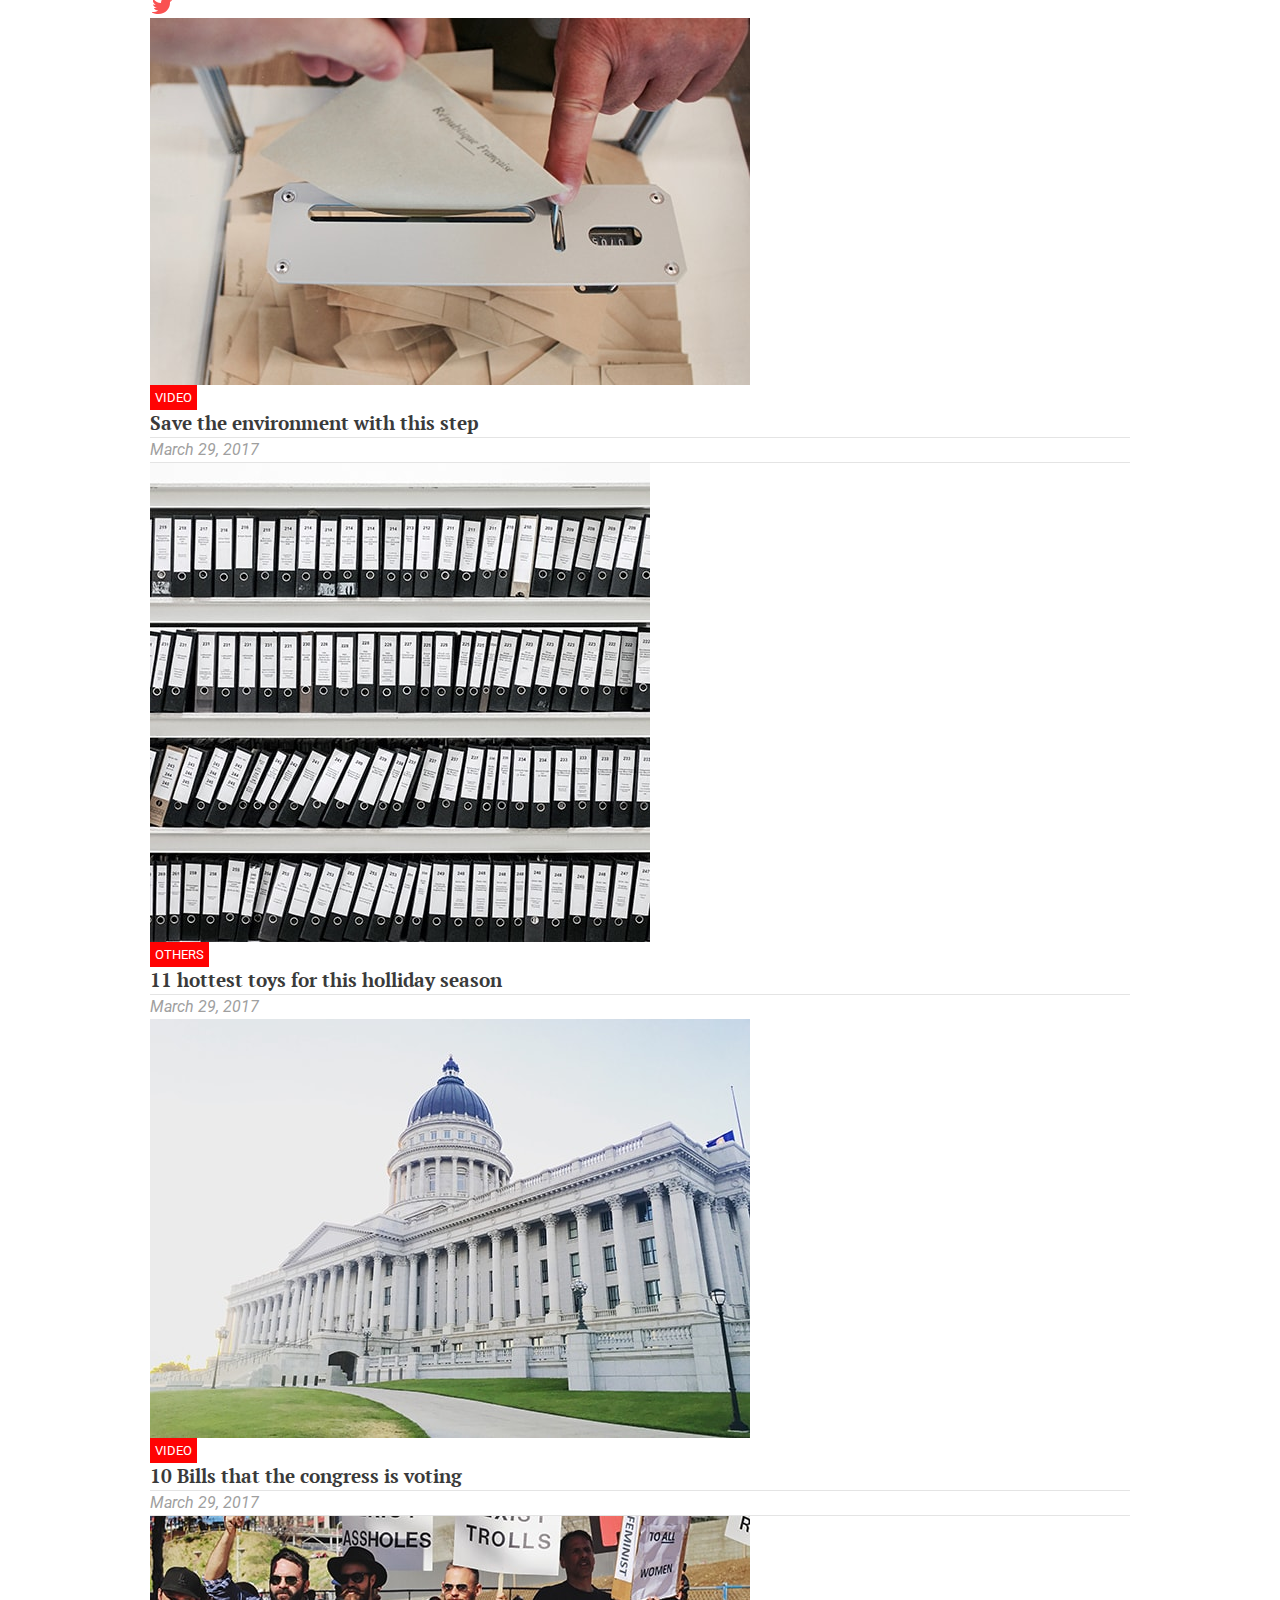
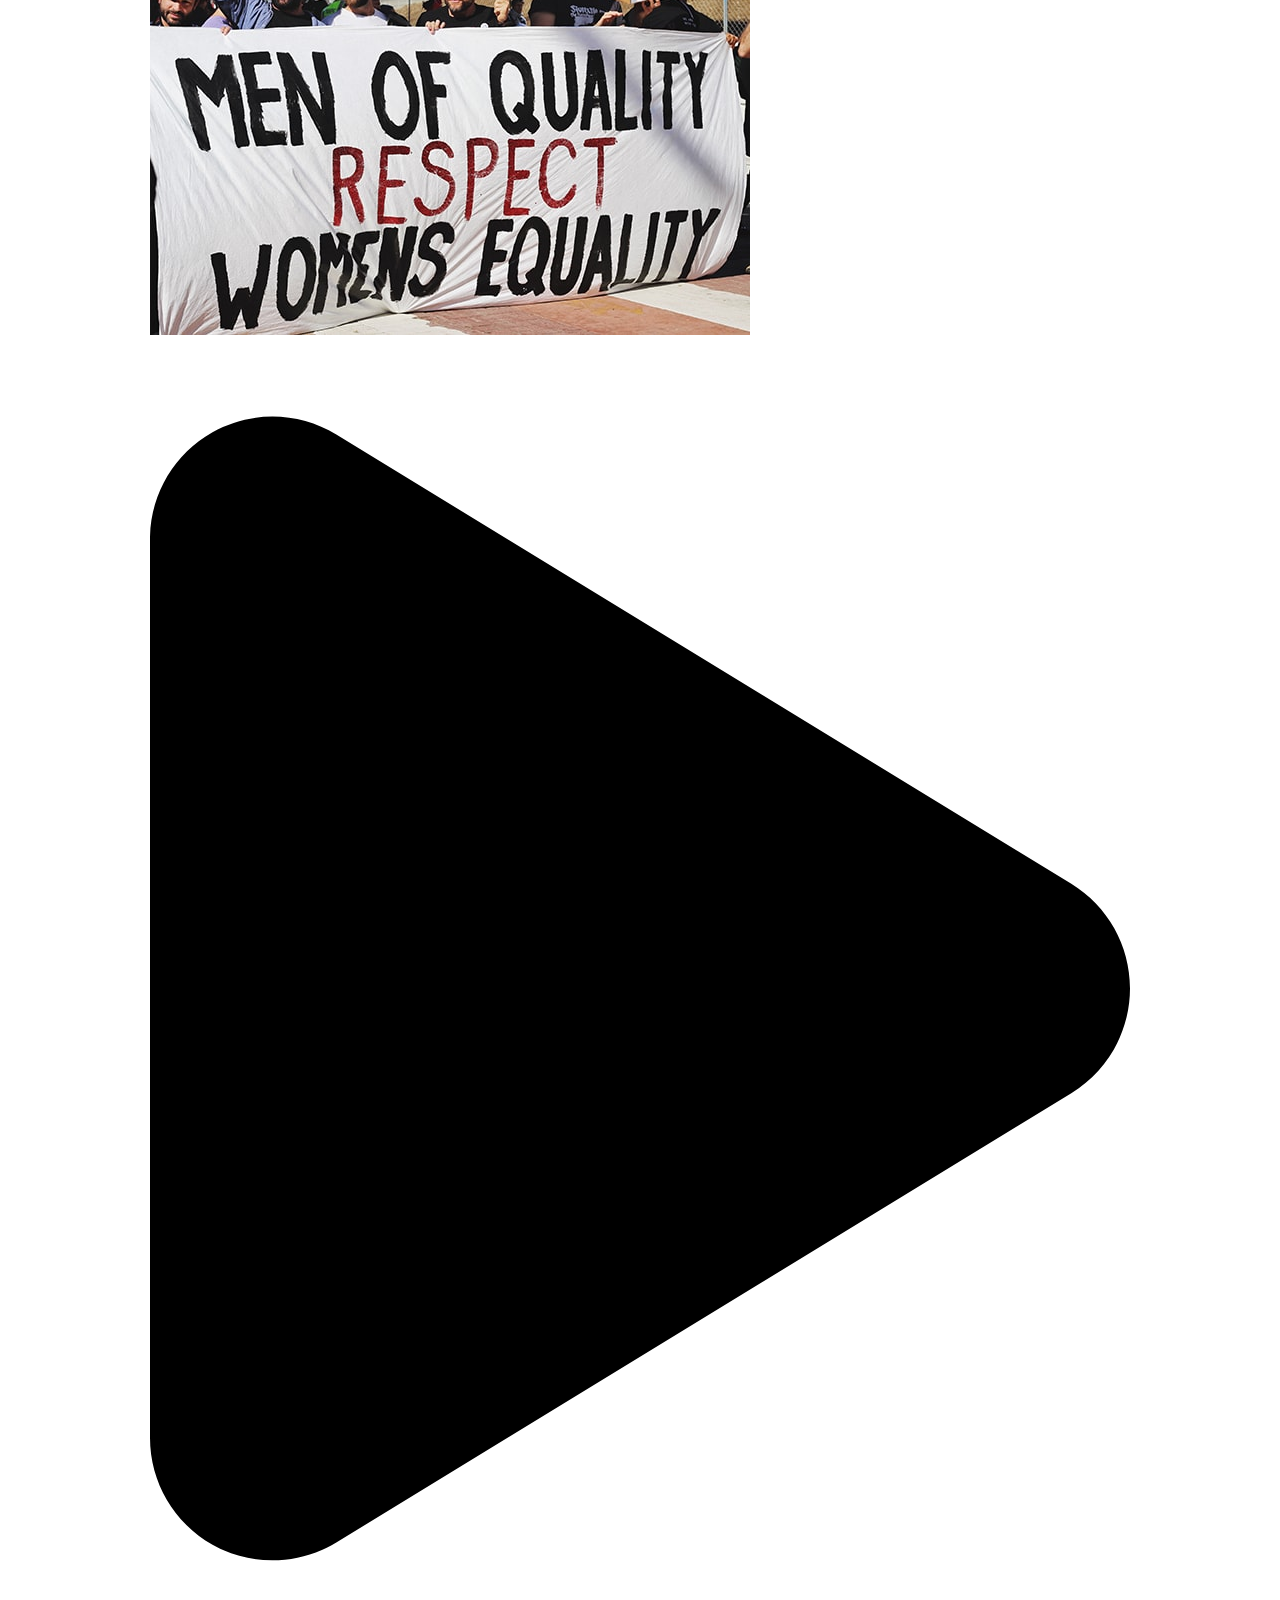
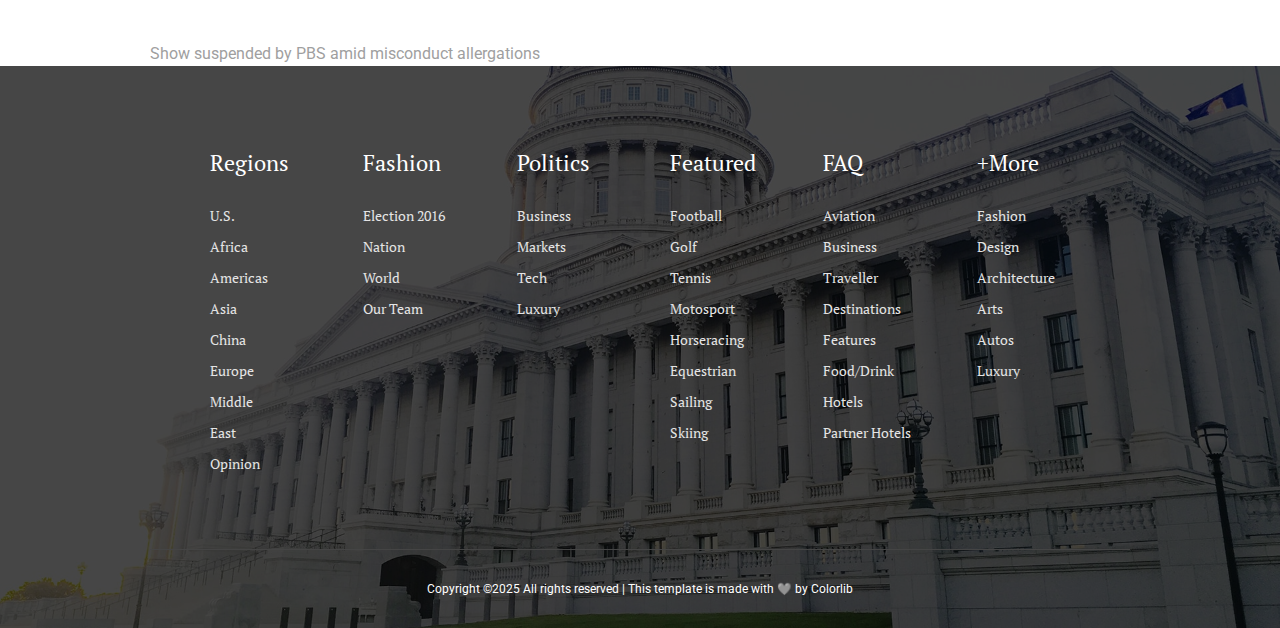
==== commit f000d474: "Commit de 16h" ====
--- a/index.html
+++ b/index.html
@@ -13,12 +13,13 @@
 </head>
 <body>
     <header class="header">
-        <div class="logo">
-            <a href="index.html"><img src="img/core-img/logo.png" alt="The Gazette logo"></a>
-        </div>
-        <div class="header-bottom">
-                
-            <div class="wrapper-nav">
+        <div class="wrapper wrapper-nav">
+            <div class="logo">
+                <a href="index.html"><img src="img/core-img/logo.png" alt="The Gazette logo"></a>
+            </div>
+        </div>
+        <div class="header-bottom">   
+            <div class="wrapper-nav wrapper">
                 <div class="burger-menu">
                     <a href="#"><img src="img/core-img/burger-menu.svg" alt=""  class="burger">Menu</a>
                 </div>
@@ -33,7 +34,7 @@
                     <a href="contact.html" class="link">Contact</a>
                 </nav>
                 <div class="search">
-                    <img src="img/core-img/icon-search.svg" alt="search">
+                    <a href="#"><img src="img/core-img/icon-search.svg" alt="search"></a>
                 </div>
             </div>
         </div>
@@ -42,123 +43,132 @@
         <div class="hero">
             <div class="hero-news">
                 <img src="img/bg-img/1.jpg" alt="crowd" class="hero-img">
-                <div class="tag"><a href="#">Live</a></div>
-                <h3><a href="#">Crypto world goes mad</a></h3>
-                <div class="date hero-date">
-                    <a href="#">March 29, 2018</a>
+                
+                <div class="hero-news-one">
+                    <div class="tag"><a href="#">Politics</a></div>
+                    <h2><a href="#">Crypto world goes mad</a></h2>
+                    <div class="date hero-date">
+                        <a href="#">March 29, 2018</a>
+                    </div>
                 </div>
             </div>
             <div class="hero-news">
-                <div class="tag"><a href="#">Crypto</a></div>
                 <img src="img/bg-img/2.jpg" alt="capitol" class="hero-img">
-                <h3><a href="#">The lastest news live</a></h3>
-                <div class="date hero-date">
-                    <a href="#">March 29, 2018</a>
+                <div class="hero-news-one">
+                    <div class="tag"><a href="#">Crypto</a></div>
+                    <h2><a href="#">The lastest news live</a></h2>
+                    <div class="date hero-date">
+                        <a href="#">March 29, 2018</a>
+                    </div>
                 </div>
             </div>
             <div class="hero-news">
-                <div class="tag"><a href="#">Politics</a></div>
                 <img src="img/bg-img/3.jpg" alt="good news is coming" class="hero-img">
-                <h3><a href="#">Finiancial advices</a></h3>
-                <div class="date hero-date">
-                    <a href="#">March 29, 2018</a>
-                </div>
-            </div>
-        </div>
-        <div class="main-content">
-            <section class="main-section-top">
-                <div class="main-section-front">
-                    <article class="article article-vert article-front">
-                        <div class="tag"><a href="#">Politics</a></div>
-                        <h2 class="title article-title">What's behind the world obsession with gems?</h2>
-                        <div class="date">March 29, 2018</div>
-                        <img src="img/blog-img/1.jpg" alt="" class="article-img">
-                        <div class="article-txt">Lorem ipsum dolor sit amet, consectetur adipiscing elit. Suspendisse ultrices egestas nunc, quis venenatis orci tincidunt id. Fusce commodo blandit eleifend. Nullam viverra tincidunt dolor, at pulvinar dui. Nullam at risus ut ipsum viverra posuere. Aliquam quis convallis enim. Nunc pulvinar molestie sem id blandit. Nunc venenatis interdum mollis. Aliquam finibus nulla quam, a iaculis justo finibus non. Suspendisse in fermentum nunc. Lorem ipsum dolor sit amet, consectetur adipiscing elit. Suspendisse ultrices egestas nunc, quis venenatis orci tincidunt id. Fusce commodo blandit eleifend.</div>
-                        <div class="article-bottom">
-                            <a href="#" class="btn btn-ghost">Continue reading</a>
-                            <div class="socials">
-                                <a href="#"><img src="img/core-img/logo-pinterest.svg" alt="Pinterest" class="socials-img"></a>
-                                <a href="#"><img src="img/core-img/logo-linkedin.svg" alt="LinkedIn" class="socials-img"></a>
-                                <a href="#"><img src="img/core-img/logo-facebook.svg" alt="Facebook" class="socials-img"></a>
-                                <a href="#"><img src="img/core-img/logo-twitter-bird.svg" alt="Twitter" class="socials-img"></a>
+                <div class="hero-news-one">
+                    <div class="tag"><a href="#">Politics</a></div>
+                    <h2><a href="#">Finiancial advices</a></h2>
+                    <div class="date hero-date">
+                        <a href="#">March 29, 2018</a>
+                    </div>
+                </div>
+            </div>
+        </div>
+        <div class="main-content wrapper">
+            <div class="main-news">
+                <section class="main-section-top">
+                    <div class="main-section-front">
+                        <article class="article article-vert article-front">
+                            <div class="tag"><a href="#">Politics</a></div>
+                            <h2 class="title article-title">What's behind the world obsession with gems?</h2>
+                            <div class="date">March 29, 2018</div>
+                            <img src="img/blog-img/1.jpg" alt="" class="article-img">
+                            <div class="article-txt">Lorem ipsum dolor sit amet, consectetur adipiscing elit. Suspendisse ultrices egestas nunc, quis venenatis orci tincidunt id. Fusce commodo blandit eleifend. Nullam viverra tincidunt dolor, at pulvinar dui. Nullam at risus ut ipsum viverra posuere. Aliquam quis convallis enim. Nunc pulvinar molestie sem id blandit. Nunc venenatis interdum mollis. Aliquam finibus nulla quam, a iaculis justo finibus non. Suspendisse in fermentum nunc. Lorem ipsum dolor sit amet, consectetur adipiscing elit. Suspendisse ultrices egestas nunc, quis venenatis orci tincidunt id. Fusce commodo blandit eleifend.</div>
+                            <div class="article-bottom">
+                                <a href="#" class="btn btn-ghost">Continue reading</a>
+                                <div class="socials">
+                                    <a href="#"><img src="img/core-img/logo-pinterest.svg" alt="Pinterest" class="socials-img"></a>
+                                    <a href="#"><img src="img/core-img/logo-linkedin.svg" alt="LinkedIn" class="socials-img"></a>
+                                    <a href="#"><img src="img/core-img/logo-facebook.svg" alt="Facebook" class="socials-img"></a>
+                                    <a href="#"><img src="img/core-img/logo-twitter-bird.svg" alt="Twitter" class="socials-img"></a>
+                                </div>
                             </div>
-                        </div>
-                    </article>
-                </div>
-                <div class="main-section-popular">
-                    <h2 class="title underlined">Today's most popular</h2>
-                    <article class="article article-popular article-horiz">
-                        <div class="tag"><a href="#">News</a></div>
-                        <h2 class="title article-title"><a href="#">$250-million mansion is most expensive</a></h2>
-                        <div class="date">March 29, 2016</div>
-                        <div class="comments">3 Comments</div>
-                        <img src="img/blog-img/2.jpg" alt="" class="article-img">
-                        <div class="article-txt">Lorem ipsum dolor sit amet, consectetur adipiscing elit. Suspendisse ultrices egestas nunc, quis venenatis orci tincidunt id. Fusce commodo blandit eleifend. Nullam viverra tincidunt dolor, at pulvinar dui. Nullam at risus ut ipsum viverra posuere.</div>
-                        <div class="article-bottom">
-                            <div class="btn btn__ghost">Continue reading</div>
-                            <div class="socials">
-                                <img src="img/core-img/logo-pinterest.svg" alt="Pinterest" class="socials-img">
-                                <img src="img/core-img/logo-linkedin.svg" alt="LinkedIn" class="socials-img">
-                                <img src="img/core-img/logo-facebook.svg" alt="Facebook" class="socials-img">
-                                <img src="img/core-img/logo-twitter-bird.svg" alt="Twitter" class="socials-img">
+                        </article>
+                    </div>
+                    <div class="main-section-popular">
+                        <h2 class="title underlined">Today's most popular</h2>
+                        <article class="article article-popular article-horiz">
+                            <div class="tag"><a href="#">News</a></div>
+                            <h2 class="title article-title"><a href="#">$250-million mansion is most expensive</a></h2>
+                            <div class="date">March 29, 2016</div>
+                            <div class="comments">3 Comments</div>
+                            <img src="img/blog-img/2.jpg" alt="" class="article-img">
+                            <div class="article-txt">Lorem ipsum dolor sit amet, consectetur adipiscing elit. Suspendisse ultrices egestas nunc, quis venenatis orci tincidunt id. Fusce commodo blandit eleifend. Nullam viverra tincidunt dolor, at pulvinar dui. Nullam at risus ut ipsum viverra posuere.</div>
+                            <div class="article-bottom">
+                                <div class="btn btn__ghost">Continue reading</div>
+                                <div class="socials">
+                                    <img src="img/core-img/logo-pinterest.svg" alt="Pinterest" class="socials-img">
+                                    <img src="img/core-img/logo-linkedin.svg" alt="LinkedIn" class="socials-img">
+                                    <img src="img/core-img/logo-facebook.svg" alt="Facebook" class="socials-img">
+                                    <img src="img/core-img/logo-twitter-bird.svg" alt="Twitter" class="socials-img">
+                                </div>
                             </div>
-                        </div>
-                    </article>
-                </div>
-                <div class="main-section-widget">
-                    <div class="breaking">
-                        <h3 class="title breaking-title underlined">Breaking News</h3>
-                        <div class="breaking-news">
-                            <div class="tag tag__smaller"><a href="#">Breaking News</a></div>
-                            <h3 class="breaking-title">China leads new global skyscraper record</h3>
-                            <div class="breaking-img"><img src="img/blog-img/22.jpg" alt=""></div>
-                        </div>
-                    </div>
-                    <div class="dontmiss">
-                        <h3 class="title underlined">Don't Miss</h3>
-                        <article class="article article-horiz article-dontmiss">
-                            <h3 class="title article-title underlined"><a href="#">EU Council reunites</a></h3>
-                            <div class="date">March 29, 2017</div>
-                            <img src="img/blog-img/2.jpg" alt="" class="article-img">
                         </article>
                     </div>
-                    <div class="subscribe">
-                        <h3 class="title subscribe">Subscribe</h3>
-                        <form action="">
-                            <input type="text" placeholder="Your email">
-                            <input type="button" value="Subscribe">
-                        </form>
-                    </div>
-                </div>
-            </section>
-            <section class="main-section-bottom">
-                <div class="news-grid">
-                    <div class="news-grid-side">
-                        <img src="img/blog-img/12.jpg" alt="">
-                        <div class="tag"><a href="#">Video</a></div>
-                        <article class="article article-horiz article-dontmiss">
-                            <h3 class="title article-title underlined"><a href="#">Save the environment with this step</a></h3>
-                            <div class="date underlined">March 29, 2017</div>
-                        </article>
-                    </div>
-                    <div class="news-grid-middle">
-                        <img src="img/blog-img/14.jpg" alt="">
-                        <div class="tag"><a href="#">Others</a></div>
-                        <article class="article article-horiz article-dontmiss">
-                            <h3 class="title article-title underlined"><a href="#">11 hottest toys for this holliday season</a></h3>
-                            <div class="date">March 29, 2017</div>
-                        </article>
-                    </div>
-                    <div class="news-grid-side">
-                        <img src="img/blog-img/9.jpg" alt="">
-                        <div class="tag"><a href="#">Video</a></div>
-                        <article class="article article-horiz article-dontmiss">
-                            <h3 class="title article-title underlined"><a href="#">10 Bills that the congress is voting</a></h3>
-                            <div class="date underlined">March 29, 2017</div>
-                        </article>
-                    </div>
-                </div>
-            </section>
+                    <div class="main-section-widget">
+                        <div class="breaking">
+                            <h3 class="title breaking-title underlined">Breaking News</h3>
+                            <div class="breaking-news">
+                                <div class="tag tag__smaller"><a href="#">Breaking News</a></div>
+                                <h3 class="breaking-title">China leads new global skyscraper record</h3>
+                                <div class="breaking-img"><img src="img/blog-img/22.jpg" alt=""></div>
+                            </div>
+                        </div>
+                        <div class="dontmiss">
+                            <h3 class="title underlined">Don't Miss</h3>
+                            <article class="article article-horiz article-dontmiss">
+                                <h3 class="title article-title underlined"><a href="#">EU Council reunites</a></h3>
+                                <div class="date">March 29, 2017</div>
+                                <img src="img/blog-img/2.jpg" alt="" class="article-img">
+                            </article>
+                        </div>
+                        <div class="subscribe">
+                            <h3 class="title subscribe">Subscribe</h3>
+                            <form action="">
+                                <input type="text" placeholder="Your email">
+                                <input type="button" value="Subscribe">
+                            </form>
+                        </div>
+                    </div>
+                </section>
+                <section class="main-section-bottom">
+                    <div class="news-grid">
+                        <div class="news-grid-side">
+                            <img src="img/blog-img/12.jpg" alt="">
+                            <div class="tag"><a href="#">Video</a></div>
+                            <article class="article article-horiz article-dontmiss">
+                                <h3 class="title article-title underlined"><a href="#">Save the environment with this step</a></h3>
+                                <div class="date underlined">March 29, 2017</div>
+                            </article>
+                        </div>
+                        <div class="news-grid-middle">
+                            <img src="img/blog-img/14.jpg" alt="">
+                            <div class="tag"><a href="#">Others</a></div>
+                            <article class="article article-horiz article-dontmiss">
+                                <h3 class="title article-title underlined"><a href="#">11 hottest toys for this holliday season</a></h3>
+                                <div class="date">March 29, 2017</div>
+                            </article>
+                        </div>
+                        <div class="news-grid-side">
+                            <img src="img/blog-img/9.jpg" alt="">
+                            <div class="tag"><a href="#">Video</a></div>
+                            <article class="article article-horiz article-dontmiss">
+                                <h3 class="title article-title underlined"><a href="#">10 Bills that the congress is voting</a></h3>
+                                <div class="date underlined">March 29, 2017</div>
+                            </article>
+                        </div>
+                    </div>
+                </section>
+            </div>
             <section class="gallery">
                 <div class="gallery-vid">
                     <img src="img/blog-img/4.jpg" alt="Men holding a banner saying \'Men of quality repect women equality\'">
@@ -169,79 +179,81 @@
         </div>
     </main>
     <footer class="footer">
-        <div class="footer-top">
-            <div class="footer-section">
-                <h4 class="footer-title">Regions</h4>
-                <nav class="footer-nav">
-                    <a href="#" class="footer-link">U.S.</a>
-                    <a href="#" class="footer-link">Africa</a>
-                    <a href="#" class="footer-link">Americas</a>
-                    <a href="#" class="footer-link">Asia</a>
-                    <a href="#" class="footer-link">China</a>
-                    <a href="#" class="footer-link">Europe</a>
-                    <a href="#" class="footer-link">Middle</a>
-                    <a href="#" class="footer-link">East</a>
-                    <a href="#" class="footer-link">Opinion</a>
-                </nav>
-            </div>
-            <div class="footer-section">
-                <h4 class="footer-title">Fashion</h4>
-                <nav class="footer-nav">
-                    <a href="#" class="footer-link">Election 2016</a>
-                    <a href="#" class="footer-link">Nation</a>
-                    <a href="#" class="footer-link">World</a>
-                    <a href="#" class="footer-link">Our Team</a>
-                </nav>
-            </div>
-            <div class="footer-section">
-                <h4>Politics</h4>
-                <nav class="footer-nav">
-                    <a href="#" class="footer-link">Business</a>
-                    <a href="#" class="footer-link">Markets</a>
-                    <a href="#" class="footer-link">Tech</a>
-                    <a href="#" class="footer-link">Luxury</a>
-                </nav>
-            </div>
-            <div class="footer-section">
-                <h4>Featured</h4>
-                <nav class="footer-nav">
-                    <a href="#" class="footer-link">Football</a>
-                    <a href="#" class="footer-link">Golf</a>
-                    <a href="#" class="footer-link">Tennis</a>
-                    <a href="#" class="footer-link">Motosport</a>
-                    <a href="#" class="footer-link">Horseracing</a>
-                    <a href="#" class="footer-link">Equestrian</a>
-                    <a href="#" class="footer-link">Sailing</a>
-                    <a href="#" class="footer-link">Skiing</a>
-                </nav>
-            </div>
-            <div class="footer-section">
-                <h4 class="footer-title">FAQ</h4>
-                <nav class="footer-nav">
-                    <a href="#" class="footer-link">Aviation</a>
-                    <a href="#" class="footer-link">Business</a>
-                    <a href="#" class="footer-link">Traveller</a>
-                    <a href="#" class="footer-link">Destinations</a>
-                    <a href="#" class="footer-link">Features</a>
-                    <a href="#" class="footer-link">Food/Drink</a>
-                    <a href="#" class="footer-link">Hotels</a>
-                    <a href="#" class="footer-link">Partner Hotels</a>
-                </nav>
-            </div>
-            <div class="footer-section">
-                <h4 class="footer-title">+More</h4>
-                <nav class="footer-nav">
-                    <a href="#" class="footer-link">Fashion</a>
-                    <a href="#" class="footer-link">Design</a>
-                    <a href="#" class="footer-link">Architecture</a>
-                    <a href="#" class="footer-link">Arts</a>
-                    <a href="#" class="footer-link">Autos</a>
-                    <a href="#" class="footer-link">Luxury</a>
-                </nav>
-            </div>
-        </div>
-        <div class="footer-bottom">
-            <p>Copyright ©2025 All rights reserved | This template is made with 🩶 by Colorlib</p>
+        <div class="wrapper">
+            <div class="footer-top underlined">
+                <div class="footer-section">
+                    <h4 class="footer-title">Regions</h4>
+                    <nav class="footer-nav">
+                        <a href="#" class="footer-link">U.S.</a>
+                        <a href="#" class="footer-link">Africa</a>
+                        <a href="#" class="footer-link">Americas</a>
+                        <a href="#" class="footer-link">Asia</a>
+                        <a href="#" class="footer-link">China</a>
+                        <a href="#" class="footer-link">Europe</a>
+                        <a href="#" class="footer-link">Middle</a>
+                        <a href="#" class="footer-link">East</a>
+                        <a href="#" class="footer-link">Opinion</a>
+                    </nav>
+                </div>
+                <div class="footer-section">
+                    <h4 class="footer-title">Fashion</h4>
+                    <nav class="footer-nav">
+                        <a href="#" class="footer-link">Election 2016</a>
+                        <a href="#" class="footer-link">Nation</a>
+                        <a href="#" class="footer-link">World</a>
+                        <a href="#" class="footer-link">Our Team</a>
+                    </nav>
+                </div>
+                <div class="footer-section">
+                    <h4 class="footer-title">Politics</h4>
+                    <nav class="footer-nav">
+                        <a href="#" class="footer-link">Business</a>
+                        <a href="#" class="footer-link">Markets</a>
+                        <a href="#" class="footer-link">Tech</a>
+                        <a href="#" class="footer-link">Luxury</a>
+                    </nav>
+                </div>
+                <div class="footer-section">
+                    <h4 class="footer-title">Featured</h4>
+                    <nav class="footer-nav">
+                        <a href="#" class="footer-link">Football</a>
+                        <a href="#" class="footer-link">Golf</a>
+                        <a href="#" class="footer-link">Tennis</a>
+                        <a href="#" class="footer-link">Motosport</a>
+                        <a href="#" class="footer-link">Horseracing</a>
+                        <a href="#" class="footer-link">Equestrian</a>
+                        <a href="#" class="footer-link">Sailing</a>
+                        <a href="#" class="footer-link">Skiing</a>
+                    </nav>
+                </div>
+                <div class="footer-section">
+                    <h4 class="footer-title">FAQ</h4>
+                    <nav class="footer-nav">
+                        <a href="#" class="footer-link">Aviation</a>
+                        <a href="#" class="footer-link">Business</a>
+                        <a href="#" class="footer-link">Traveller</a>
+                        <a href="#" class="footer-link">Destinations</a>
+                        <a href="#" class="footer-link">Features</a>
+                        <a href="#" class="footer-link">Food/Drink</a>
+                        <a href="#" class="footer-link">Hotels</a>
+                        <a href="#" class="footer-link">Partner Hotels</a>
+                    </nav>
+                </div>
+                <div class="footer-section">
+                    <h4 class="footer-title">+More</h4>
+                    <nav class="footer-nav">
+                        <a href="#" class="footer-link">Fashion</a>
+                        <a href="#" class="footer-link">Design</a>
+                        <a href="#" class="footer-link">Architecture</a>
+                        <a href="#" class="footer-link">Arts</a>
+                        <a href="#" class="footer-link">Autos</a>
+                        <a href="#" class="footer-link">Luxury</a>
+                    </nav>
+                </div>
+            </div>
+            <div class="footer-bottom">
+                <p>Copyright ©2025 All rights reserved | This template is made with 🩶 by <a href="#">Colorlib</a></p>
+            </div>
         </div>
     </footer>
 </body>
--- a/styles/styles.min.css
+++ b/styles/styles.min.css
@@ -1 +1 @@
-*,*::before,*::after{box-sizing:border-box}*{margin:0}@media(prefers-reduced-motion: no-preference){html{interpolate-size:allow-keywords}}body{line-height:1.5;-webkit-font-smoothing:antialiased}img,picture,video,canvas,svg{display:block;max-width:100%}input,button,textarea,select{font:inherit}p,h1,h2,h3,h4,h5,h6{overflow-wrap:break-word}p{text-wrap:pretty}h1,h2,h3,h4,h5,h6{text-wrap:balance}#root,#__next{isolation:isolate}html{font-family:"Roboto",sans-serif;color:#9f9f9f}h1,h2,h3,h4{font-family:"PT Serif",serif;color:#3a3a3a}a{text-decoration:none;color:#3a3a3a}.s-serif{font-family:"PT Serif",serif}.link{transition:.3s all linear}.link:hover{color:#ff0303}.underlined{border-bottom:1px solid #e4e4e4}.visiting{color:#ff0303}.date{font-style:italic}.date a{color:#9f9f9f}.tag a{background-color:#ff0303;text-transform:uppercase;padding:5px;color:#fff}header{display:flex;flex-direction:column}.logo,.wrapper-nav{width:1140px;margin:auto}.logo{padding:40px 0px}.main-nav,.search{visibility:hidden}.burger-menu{width:120px;background-color:#ff0303;text-transform:uppercase;padding:5px 20px}.burger-menu a{display:flex;flex-direction:row;align-items:center;color:#fff}.burger-menu img{filter:invert(100%) sepia(9%) saturate(7465%) hue-rotate(203deg) brightness(104%) contrast(115%);margin-right:10px}.footer-link{color:#9f9f9f;transition:.3s all linear;font-family:"PT Serif",serif}.footer-link:hover{margin-left:5px}/*# sourceMappingURL=styles.min.css.map */+*,*::before,*::after{box-sizing:border-box}*{margin:0}@media(prefers-reduced-motion: no-preference){html{interpolate-size:allow-keywords}}body{line-height:1.5;-webkit-font-smoothing:antialiased}img,picture,video,canvas,svg{display:block;max-width:100%}input,button,textarea,select{font:inherit}p,h1,h2,h3,h4,h5,h6{overflow-wrap:break-word}p{text-wrap:pretty}h1,h2,h3,h4,h5,h6{text-wrap:balance}#root,#__next{isolation:isolate}html{font-family:"Roboto",sans-serif;color:#9f9f9f}h1,h2,h3,h4{font-family:"PT Serif",serif;color:#3a3a3a}h2{font-size:2rem;font-weight:normal;padding:10px 0px}a{text-decoration:none;color:#3a3a3a}.s-serif{font-family:"PT Serif",serif}.link{transition:.3s all linear;text-transform:uppercase;font-weight:bold}.link:hover{color:#ff0303}.underlined{border-bottom:1px solid #e4e4e4}.visiting{color:#ff0303}.date{font-style:italic}.date a{color:#9f9f9f}.wrapper{max-width:1140px;margin:auto;padding:0px 20px}@media screen and (min-width: 570px){.wrapper{padding:0px 80px}}.tag a{background-color:#ff0303;text-transform:uppercase;padding:5px;color:#fff;font-size:.8rem}.logo{padding:60px 0px;width:250px}@media screen and (min-width: 990px){.logo{padding:60px 0px;width:350px}}.wrapper-nav{display:flex;flex-direction:row;justify-content:space-between;max-width:1140px;padding:0px 80px}@media screen and (min-width: 990px){.wrapper-nav{padding:10px 0px}}.wrapper-nav .link{padding:8px}.main-nav,.search{display:none}@media screen and (min-width: 990px){.main-nav,.search{display:initial}}.header-bottom{border-top:1px solid #e4e4e4}.burger-menu{width:120px;background-color:#ff0303;text-transform:uppercase;padding:5px 20px;border-radius:10px;margin:10px 0px}@media screen and (min-width: 990px){.burger-menu{display:none;padding:10px 40px}}.burger-menu a{display:flex;flex-direction:row;align-items:center;color:#fff}.burger-menu img{filter:invert(100%) sepia(9%) saturate(7465%) hue-rotate(203deg) brightness(104%) contrast(115%);margin-right:10px}.footer{background-image:url("../../img/bg-img/4.jpg");background-position:center;background-size:cover;position:relative}.footer-title{color:#fff;font-size:1.4rem;font-weight:normal;margin-top:40px}.footer-section{z-index:2}.footer-nav{display:grid;margin-top:20px}.footer::before{content:"";position:absolute;top:0;left:0;width:100%;height:100%;background-color:rgba(0,0,0,.7);z-index:1}.footer-top{display:grid;padding:40px 0px 70px;grid-template-columns:repeat(1, 1fr);padding-left:60px}@media screen and (min-width: 570px){.footer-top{grid-template-columns:repeat(2, 1fr);padding-left:60px}}@media screen and (min-width: 770px){.footer-top{grid-template-columns:repeat(3, 1fr)}}@media screen and (min-width: 990px){.footer-top{grid-template-columns:repeat(6, 1fr)}}.footer-bottom{text-align:center;color:#fff;padding:30px;font-size:.75rem;position:relative;z-index:2}.footer-bottom a{color:#fff}.footer-link{font-size:.875rem;color:#e4e4e4;transition:.3s all linear;font-family:"PT Serif",serif;padding:5px 0px}.footer-link:hover{margin-left:8px}.hero{display:grid;height:580px;grid-template-columns:repeat(1, 1fr)}@media screen and (min-width: 770px){.hero{grid-template-columns:repeat(3, 1fr)}}.hero-news{position:relative}.hero-news img{height:100%;width:100%;-o-object-fit:cover;object-fit:cover}.hero-news a{color:#fff}.hero-news .date{font-size:1.2rem}.hero-news-one{position:absolute;top:10%;left:10%}.hero-news::before{content:"";width:100%;height:100%;top:0;left:0;position:absolute;background-color:rgba(0,0,0,.5)}.main-content{display:block}.main-section-top{display:grid;grid-template-columns:3fr 1fr;grid-template-rows:1fr 1fr;gap:0px 0px;grid-template-areas:"main-section-front main-section-widget" "main-section-popular main-section-widget"}.main-section-widget{grid-area:main-section-widget}.main-section-front{grid-area:main-section-front}.main-section-popular{grid-area:main-section-popular}/*# sourceMappingURL=styles.min.css.map */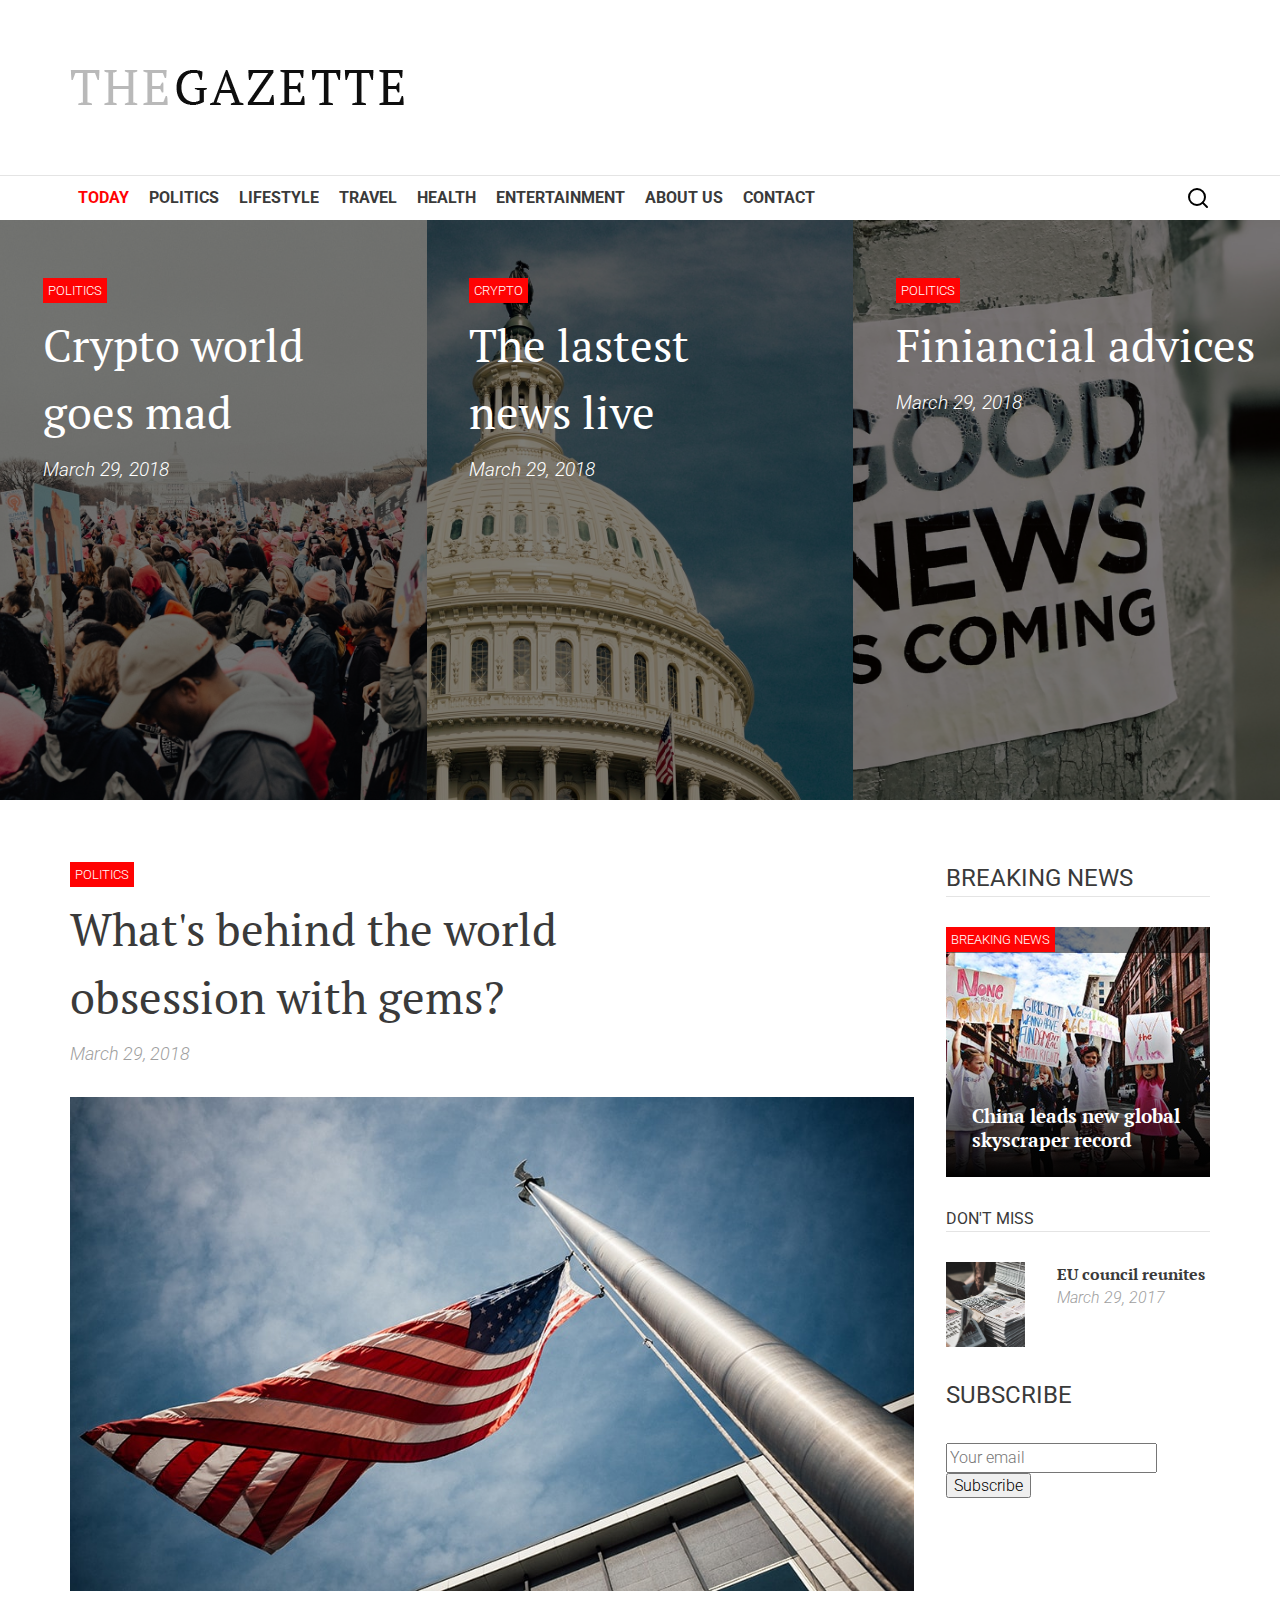
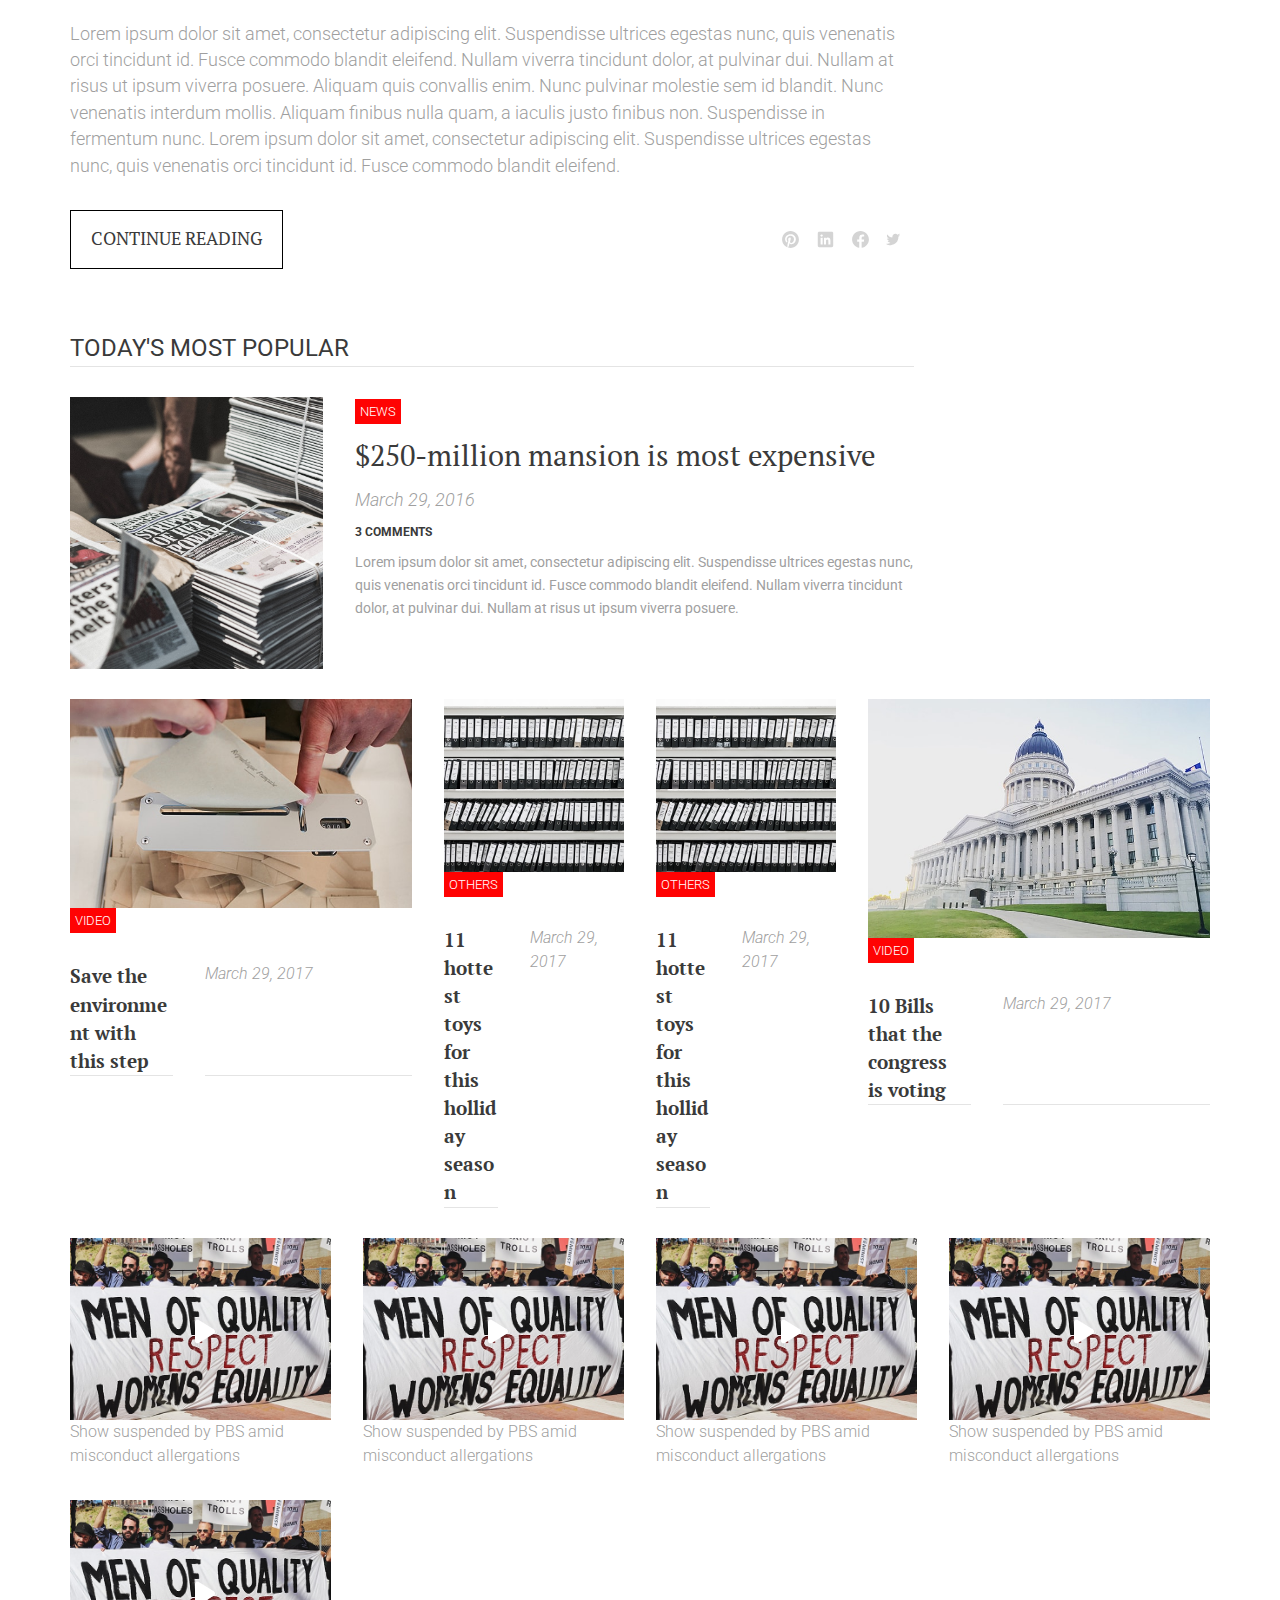
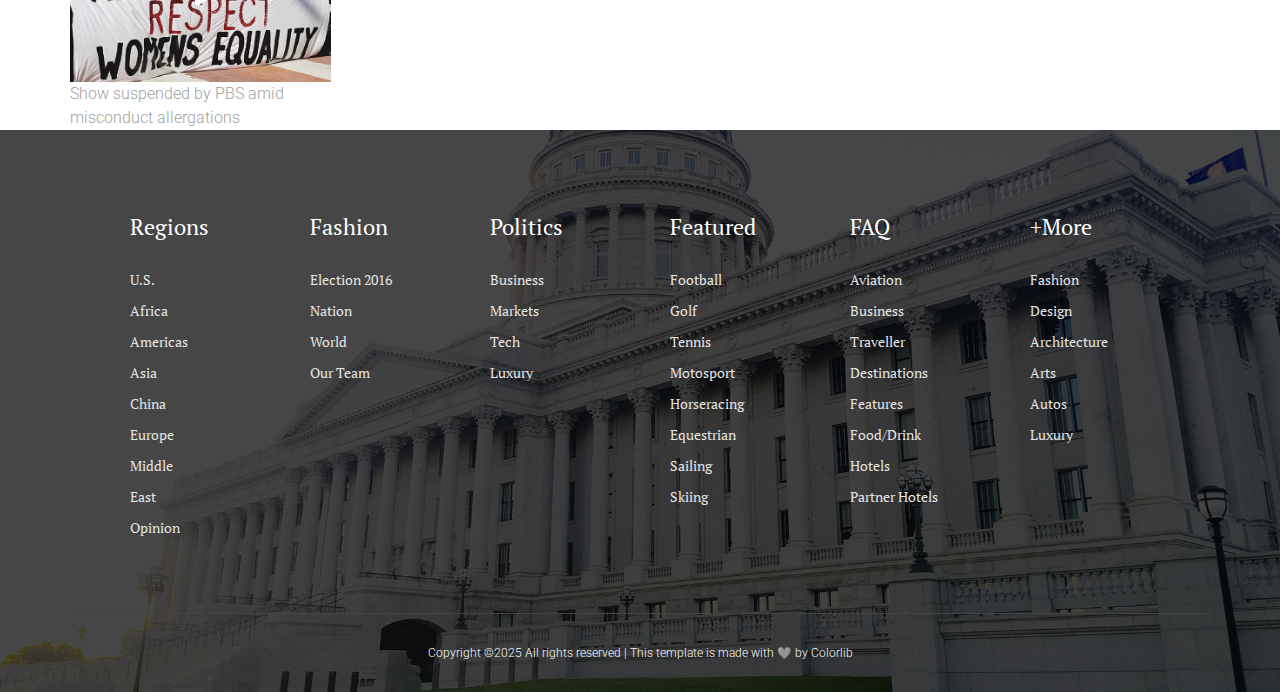
==== commit 157af69f: "Commit de midi" ====
--- a/index.html
+++ b/index.html
@@ -76,63 +76,61 @@
         <div class="main-content wrapper">
             <div class="main-news">
                 <section class="main-section-top">
-                    <div class="main-section-front">
-                        <article class="article article-vert article-front">
-                            <div class="tag"><a href="#">Politics</a></div>
-                            <h2 class="title article-title">What's behind the world obsession with gems?</h2>
-                            <div class="date">March 29, 2018</div>
-                            <img src="img/blog-img/1.jpg" alt="" class="article-img">
-                            <div class="article-txt">Lorem ipsum dolor sit amet, consectetur adipiscing elit. Suspendisse ultrices egestas nunc, quis venenatis orci tincidunt id. Fusce commodo blandit eleifend. Nullam viverra tincidunt dolor, at pulvinar dui. Nullam at risus ut ipsum viverra posuere. Aliquam quis convallis enim. Nunc pulvinar molestie sem id blandit. Nunc venenatis interdum mollis. Aliquam finibus nulla quam, a iaculis justo finibus non. Suspendisse in fermentum nunc. Lorem ipsum dolor sit amet, consectetur adipiscing elit. Suspendisse ultrices egestas nunc, quis venenatis orci tincidunt id. Fusce commodo blandit eleifend.</div>
-                            <div class="article-bottom">
-                                <a href="#" class="btn btn-ghost">Continue reading</a>
-                                <div class="socials">
-                                    <a href="#"><img src="img/core-img/logo-pinterest.svg" alt="Pinterest" class="socials-img"></a>
-                                    <a href="#"><img src="img/core-img/logo-linkedin.svg" alt="LinkedIn" class="socials-img"></a>
-                                    <a href="#"><img src="img/core-img/logo-facebook.svg" alt="Facebook" class="socials-img"></a>
-                                    <a href="#"><img src="img/core-img/logo-twitter-bird.svg" alt="Twitter" class="socials-img"></a>
-                                </div>
-                            </div>
-                        </article>
-                    </div>
-                    <div class="main-section-popular">
-                        <h2 class="title underlined">Today's most popular</h2>
-                        <article class="article article-popular article-horiz">
-                            <div class="tag"><a href="#">News</a></div>
-                            <h2 class="title article-title"><a href="#">$250-million mansion is most expensive</a></h2>
-                            <div class="date">March 29, 2016</div>
-                            <div class="comments">3 Comments</div>
-                            <img src="img/blog-img/2.jpg" alt="" class="article-img">
-                            <div class="article-txt">Lorem ipsum dolor sit amet, consectetur adipiscing elit. Suspendisse ultrices egestas nunc, quis venenatis orci tincidunt id. Fusce commodo blandit eleifend. Nullam viverra tincidunt dolor, at pulvinar dui. Nullam at risus ut ipsum viverra posuere.</div>
-                            <div class="article-bottom">
-                                <div class="btn btn__ghost">Continue reading</div>
-                                <div class="socials">
-                                    <img src="img/core-img/logo-pinterest.svg" alt="Pinterest" class="socials-img">
-                                    <img src="img/core-img/logo-linkedin.svg" alt="LinkedIn" class="socials-img">
-                                    <img src="img/core-img/logo-facebook.svg" alt="Facebook" class="socials-img">
-                                    <img src="img/core-img/logo-twitter-bird.svg" alt="Twitter" class="socials-img">
-                                </div>
-                            </div>
-                        </article>
+                    <div class="main-section-left">
+                        <div class="main-section-front">
+                            <article class="article article-vert article-front">
+                                <div class="tag"><a href="#">Politics</a></div>
+                                <h2 class="title article-title">What's behind the world obsession with gems?</h2>
+                                <div class="date">March 29, 2018</div>
+                                <img src="img/blog-img/1.jpg" alt="" class="article-img">
+                                <div class="article-txt">Lorem ipsum dolor sit amet, consectetur adipiscing elit. Suspendisse ultrices egestas nunc, quis venenatis orci tincidunt id. Fusce commodo blandit eleifend. Nullam viverra tincidunt dolor, at pulvinar dui. Nullam at risus ut ipsum viverra posuere. Aliquam quis convallis enim. Nunc pulvinar molestie sem id blandit. Nunc venenatis interdum mollis. Aliquam finibus nulla quam, a iaculis justo finibus non. Suspendisse in fermentum nunc. Lorem ipsum dolor sit amet, consectetur adipiscing elit. Suspendisse ultrices egestas nunc, quis venenatis orci tincidunt id. Fusce commodo blandit eleifend.</div>
+                                <div class="article-bottom">
+                                    <a href="#" class="btn btn-ghost serif">Continue reading </a>
+                                    <div class="socials">
+                                        <a href="#"><img src="img/core-img/logo-pinterest.svg" alt="Pinterest" class="socials-img"></a>
+                                        <a href="#"><img src="img/core-img/logo-linkedin.svg" alt="LinkedIn" class="socials-img"></a>
+                                        <a href="#"><img src="img/core-img/logo-facebook.svg" alt="Facebook" class="socials-img"></a>
+                                        <a href="#"><img src="img/core-img/logo-twitter-bird.svg" alt="Twitter" class="socials-img"></a>
+                                    </div>
+                                </div>
+                            </article>
+                        </div>
+                        <div class="main-section-popular">
+                            <h3 class="title s-serif section-title underlined">Today's most popular</h3>
+                            <article class="article article-horiz">
+                                <img src="img/blog-img/2.jpg" alt="" class="article-img">
+                                <div class="article-content">
+                                    <div class="tag"><a href="#">News</a></div>
+                                    <h2 class="title article-title"><a href="#">$250-million mansion is most expensive</a></h2>
+                                    <div class="date">March 29, 2016</div>
+                                    <div class="comments">3 Comments</div>
+                                    <p class="article-txt">Lorem ipsum dolor sit amet, consectetur adipiscing elit. Suspendisse ultrices egestas nunc, quis venenatis orci tincidunt id. Fusce commodo blandit eleifend. Nullam viverra tincidunt dolor, at pulvinar dui. Nullam at risus ut ipsum viverra posuere.</p>
+                                </div>
+                            </article>
+                        </div>
                     </div>
                     <div class="main-section-widget">
                         <div class="breaking">
-                            <h3 class="title breaking-title underlined">Breaking News</h3>
+                            <h3 class="title section-title s-serif underlined">Breaking News</h3>
                             <div class="breaking-news">
-                                <div class="tag tag__smaller"><a href="#">Breaking News</a></div>
+                                <div class="tag tag__smaller">
+                                    <a href="#">Breaking News</a>
+                                </div>
                                 <h3 class="breaking-title">China leads new global skyscraper record</h3>
                                 <div class="breaking-img"><img src="img/blog-img/22.jpg" alt=""></div>
                             </div>
                         </div>
                         <div class="dontmiss">
-                            <h3 class="title underlined">Don't Miss</h3>
-                            <article class="article article-horiz article-dontmiss">
-                                <h3 class="title article-title underlined"><a href="#">EU Council reunites</a></h3>
-                                <div class="date">March 29, 2017</div>
+                            <h3 class="title section-title s-serif underlined">Don't Miss</h3>
+                            <article class="article article-horiz">
                                 <img src="img/blog-img/2.jpg" alt="" class="article-img">
-                            </article>
+                                <div class="article-content">
+                                    <h3 class="title article-title"><a href="#">EU council reunites</a></h3>
+                                    <div class="date">March 29, 2017</div>
+                                </div>
                         </div>
                         <div class="subscribe">
-                            <h3 class="title subscribe">Subscribe</h3>
+                            <h3 class="title section-title s-serif subscribe">Subscribe</h3>
                             <form action="">
                                 <input type="text" placeholder="Your email">
                                 <input type="button" value="Subscribe">
@@ -158,6 +156,14 @@
                                 <div class="date">March 29, 2017</div>
                             </article>
                         </div>
+                        <div class="news-grid-middle">
+                            <img src="img/blog-img/14.jpg" alt="">
+                            <div class="tag"><a href="#">Others</a></div>
+                            <article class="article article-horiz article-dontmiss">
+                                <h3 class="title article-title underlined"><a href="#">11 hottest toys for this holliday season</a></h3>
+                                <div class="date">March 29, 2017</div>
+                            </article>
+                        </div>
                         <div class="news-grid-side">
                             <img src="img/blog-img/9.jpg" alt="">
                             <div class="tag"><a href="#">Video</a></div>
@@ -170,6 +176,26 @@
                 </section>
             </div>
             <section class="gallery">
+                <div class="gallery-vid">
+                    <img src="img/blog-img/4.jpg" alt="Men holding a banner saying \'Men of quality repect women equality\'">
+                    <img src="img/core-img/icone-play-solid.svg" alt="" class="play">
+                    <p>Show suspended by PBS amid misconduct allergations</p>
+                </div>
+                <div class="gallery-vid">
+                    <img src="img/blog-img/4.jpg" alt="Men holding a banner saying \'Men of quality repect women equality\'">
+                    <img src="img/core-img/icone-play-solid.svg" alt="" class="play">
+                    <p>Show suspended by PBS amid misconduct allergations</p>
+                </div>
+                <div class="gallery-vid">
+                    <img src="img/blog-img/4.jpg" alt="Men holding a banner saying \'Men of quality repect women equality\'">
+                    <img src="img/core-img/icone-play-solid.svg" alt="" class="play">
+                    <p>Show suspended by PBS amid misconduct allergations</p>
+                </div>
+                <div class="gallery-vid">
+                    <img src="img/blog-img/4.jpg" alt="Men holding a banner saying \'Men of quality repect women equality\'">
+                    <img src="img/core-img/icone-play-solid.svg" alt="" class="play">
+                    <p>Show suspended by PBS amid misconduct allergations</p>
+                </div>
                 <div class="gallery-vid">
                     <img src="img/blog-img/4.jpg" alt="Men holding a banner saying \'Men of quality repect women equality\'">
                     <img src="img/core-img/icone-play-solid.svg" alt="" class="play">
--- a/styles/styles.min.css
+++ b/styles/styles.min.css
@@ -1 +1 @@
-*,*::before,*::after{box-sizing:border-box}*{margin:0}@media(prefers-reduced-motion: no-preference){html{interpolate-size:allow-keywords}}body{line-height:1.5;-webkit-font-smoothing:antialiased}img,picture,video,canvas,svg{display:block;max-width:100%}input,button,textarea,select{font:inherit}p,h1,h2,h3,h4,h5,h6{overflow-wrap:break-word}p{text-wrap:pretty}h1,h2,h3,h4,h5,h6{text-wrap:balance}#root,#__next{isolation:isolate}html{font-family:"Roboto",sans-serif;color:#9f9f9f}h1,h2,h3,h4{font-family:"PT Serif",serif;color:#3a3a3a}h2{font-size:2rem;font-weight:normal;padding:10px 0px}a{text-decoration:none;color:#3a3a3a}.s-serif{font-family:"PT Serif",serif}.link{transition:.3s all linear;text-transform:uppercase;font-weight:bold}.link:hover{color:#ff0303}.underlined{border-bottom:1px solid #e4e4e4}.visiting{color:#ff0303}.date{font-style:italic}.date a{color:#9f9f9f}.wrapper{max-width:1140px;margin:auto;padding:0px 20px}@media screen and (min-width: 570px){.wrapper{padding:0px 80px}}.tag a{background-color:#ff0303;text-transform:uppercase;padding:5px;color:#fff;font-size:.8rem}.logo{padding:60px 0px;width:250px}@media screen and (min-width: 990px){.logo{padding:60px 0px;width:350px}}.wrapper-nav{display:flex;flex-direction:row;justify-content:space-between;max-width:1140px;padding:0px 80px}@media screen and (min-width: 990px){.wrapper-nav{padding:10px 0px}}.wrapper-nav .link{padding:8px}.main-nav,.search{display:none}@media screen and (min-width: 990px){.main-nav,.search{display:initial}}.header-bottom{border-top:1px solid #e4e4e4}.burger-menu{width:120px;background-color:#ff0303;text-transform:uppercase;padding:5px 20px;border-radius:10px;margin:10px 0px}@media screen and (min-width: 990px){.burger-menu{display:none;padding:10px 40px}}.burger-menu a{display:flex;flex-direction:row;align-items:center;color:#fff}.burger-menu img{filter:invert(100%) sepia(9%) saturate(7465%) hue-rotate(203deg) brightness(104%) contrast(115%);margin-right:10px}.footer{background-image:url("../../img/bg-img/4.jpg");background-position:center;background-size:cover;position:relative}.footer-title{color:#fff;font-size:1.4rem;font-weight:normal;margin-top:40px}.footer-section{z-index:2}.footer-nav{display:grid;margin-top:20px}.footer::before{content:"";position:absolute;top:0;left:0;width:100%;height:100%;background-color:rgba(0,0,0,.7);z-index:1}.footer-top{display:grid;padding:40px 0px 70px;grid-template-columns:repeat(1, 1fr);padding-left:60px}@media screen and (min-width: 570px){.footer-top{grid-template-columns:repeat(2, 1fr);padding-left:60px}}@media screen and (min-width: 770px){.footer-top{grid-template-columns:repeat(3, 1fr)}}@media screen and (min-width: 990px){.footer-top{grid-template-columns:repeat(6, 1fr)}}.footer-bottom{text-align:center;color:#fff;padding:30px;font-size:.75rem;position:relative;z-index:2}.footer-bottom a{color:#fff}.footer-link{font-size:.875rem;color:#e4e4e4;transition:.3s all linear;font-family:"PT Serif",serif;padding:5px 0px}.footer-link:hover{margin-left:8px}.hero{display:grid;height:580px;grid-template-columns:repeat(1, 1fr)}@media screen and (min-width: 770px){.hero{grid-template-columns:repeat(3, 1fr)}}.hero-news{position:relative}.hero-news img{height:100%;width:100%;-o-object-fit:cover;object-fit:cover}.hero-news a{color:#fff}.hero-news .date{font-size:1.2rem}.hero-news-one{position:absolute;top:10%;left:10%}.hero-news::before{content:"";width:100%;height:100%;top:0;left:0;position:absolute;background-color:rgba(0,0,0,.5)}.main-content{display:block}.main-section-top{display:grid;grid-template-columns:3fr 1fr;grid-template-rows:1fr 1fr;gap:0px 0px;grid-template-areas:"main-section-front main-section-widget" "main-section-popular main-section-widget"}.main-section-widget{grid-area:main-section-widget}.main-section-front{grid-area:main-section-front}.main-section-popular{grid-area:main-section-popular}/*# sourceMappingURL=styles.min.css.map */+*,*::before,*::after{box-sizing:border-box}*{margin:0}@media(prefers-reduced-motion: no-preference){html{interpolate-size:allow-keywords}}body{line-height:1.5;-webkit-font-smoothing:antialiased}img,picture,video,canvas,svg{display:block;max-width:100%}input,button,textarea,select{font:inherit}p,h1,h2,h3,h4,h5,h6{overflow-wrap:break-word}p{text-wrap:pretty}h1,h2,h3,h4,h5,h6{text-wrap:balance}#root,#__next{isolation:isolate}html{font-family:"Roboto",sans-serif;color:#9f9f9f;font-weight:300}h1,h2,h3,h4{font-family:"PT Serif",serif;color:#3a3a3a}h2{font-size:2.8rem;font-weight:normal;padding:10px 0px}a{text-decoration:none;color:#3a3a3a}.serif{font-family:"PT Serif",serif}.s-serif{font-family:"Roboto",sans-serif}.link{transition:.3s all linear;text-transform:uppercase;font-weight:bold}.link:hover{color:#ff0303}.underlined{border-bottom:1px solid #e4e4e4}.visiting{color:#ff0303}.date{font-style:italic}.date a{color:#9f9f9f}.wrapper{max-width:1140px;margin:auto;padding:0px 20px}@media screen and (min-width: 570px){.wrapper{padding:0px 80px}}@media screen and (min-width: 990px){.wrapper{padding:0px}}.tag a{background-color:#ff0303;text-transform:uppercase;padding:5px;color:#fff;font-size:.8rem}.socials{display:flex;align-items:center}.socials img{width:75%;padding-right:5px;filter:saturate(0%) brightness(180%)}.socials img:hover{filter:unset}.btn{border:1px solid #000;text-transform:uppercase;padding:15px 20px;transition:.3s all linear}.btn:hover{color:#ff0303;border-color:#ff0303}.comments{font-weight:bold;font-size:.75rem;color:#3a3a3a;text-transform:uppercase;margin:10px 0px}.logo{padding:60px 0px;width:250px}@media screen and (min-width: 990px){.logo{padding:60px 0px;width:350px}}.wrapper-nav{display:flex;flex-direction:row;justify-content:space-between;max-width:1140px;padding:0px 80px}@media screen and (min-width: 990px){.wrapper-nav{padding:10px 0px}}.wrapper-nav .link{padding:8px}.main-nav,.search{display:none}@media screen and (min-width: 990px){.main-nav,.search{display:initial}}.header-bottom{border-top:1px solid #e4e4e4}.burger-menu{width:120px;background-color:#ff0303;text-transform:uppercase;padding:5px 20px;border-radius:10px;margin:10px 0px}@media screen and (min-width: 990px){.burger-menu{display:none;padding:10px 40px}}.burger-menu a{display:flex;flex-direction:row;align-items:center;color:#fff}.burger-menu img{filter:invert(100%) sepia(9%) saturate(7465%) hue-rotate(203deg) brightness(104%) contrast(115%);margin-right:10px}.footer{background-image:url("../../img/bg-img/4.jpg");background-position:center;background-size:cover;position:relative}.footer-title{color:#fff;font-size:1.4rem;font-weight:normal;margin-top:40px}.footer-section{z-index:2}.footer-nav{display:grid;margin-top:20px}.footer::before{content:"";position:absolute;top:0;left:0;width:100%;height:100%;background-color:rgba(0,0,0,.7);z-index:1}.footer-top{display:grid;padding:40px 0px 70px;grid-template-columns:repeat(1, 1fr);padding-left:60px}@media screen and (min-width: 570px){.footer-top{grid-template-columns:repeat(2, 1fr);padding-left:60px}}@media screen and (min-width: 770px){.footer-top{grid-template-columns:repeat(3, 1fr)}}@media screen and (min-width: 990px){.footer-top{grid-template-columns:repeat(6, 1fr)}}.footer-bottom{text-align:center;color:#fff;padding:30px;font-size:.75rem;position:relative;z-index:2}.footer-bottom a{color:#fff}.footer-link{font-size:.875rem;color:#e4e4e4;transition:.3s all linear;font-family:"PT Serif",serif;padding:5px 0px}.footer-link:hover{margin-left:8px}.hero{display:grid;grid-template-columns:repeat(1, 1fr);margin-bottom:60px}@media screen and (min-width: 770px){.hero{grid-template-columns:repeat(3, 1fr);height:580px}}.hero-news{position:relative}.hero-news img{height:100%;width:100%;-o-object-fit:cover;object-fit:cover}.hero-news a{color:#fff}.hero-news .date{font-size:1.2rem}.hero-news-one{position:absolute;top:10%;left:10%}.hero-news::before{content:"";width:100%;height:100%;top:0;left:0;position:absolute;background-color:rgba(0,0,0,.5)}S .main-content{display:relative}S .main-content h2{text-wrap:pretty}.main-section-top{display:grid}@media screen and (min-width: 990px){.main-section-top{grid-template-columns:74% 1fr;gap:2rem}}.main-section-left{font-size:1.1rem}.main-section-left .article-bottom{display:flex;justify-content:space-between;align-items:center;margin:20px 0px 50px 0px}.main-section-front img{margin:30px 0px}.section-title{font-size:1.5rem;text-transform:uppercase;font-weight:400;margin-bottom:30px}.article-horiz{display:grid;grid-template-columns:30% 1fr;gap:2rem;margin:30px 0px}.article-horiz h2{font-size:1.8rem}.article-horiz p{font-size:.9rem;font-weight:normal;line-height:1.6}.breaking-news{position:relative;margin-bottom:30px}.breaking-news img{height:250px;width:100%;-o-object-fit:cover;object-fit:cover}.breaking-news .tag__smaller{position:absolute;width:100%;height:-moz-fit-content;height:fit-content;padding-bottom:2px;background-color:rgba(0,0,0,.5)}.breaking-news .breaking-title{position:absolute;color:#fff;bottom:10%;left:10%;line-height:normal}.breaking-news:before{content:"";width:100%;height:100%;top:0;left:0;position:absolute;background:linear-gradient(0deg, rgb(0, 0, 0) 0%, rgba(255, 255, 255, 0) 58%)}.dontmiss h3{font-size:1rem}.news-grid{display:grid;grid-template-columns:30% 1fr 1fr 30%;gap:2rem}.gallery{display:grid;grid-template-columns:1fr 1fr 1fr 1fr;gap:2rem 2rem}.gallery-vid{position:relative}.play{width:20px;filter:invert(100%);position:absolute;top:35%;left:48%;cursor:pointer}/*# sourceMappingURL=styles.min.css.map */